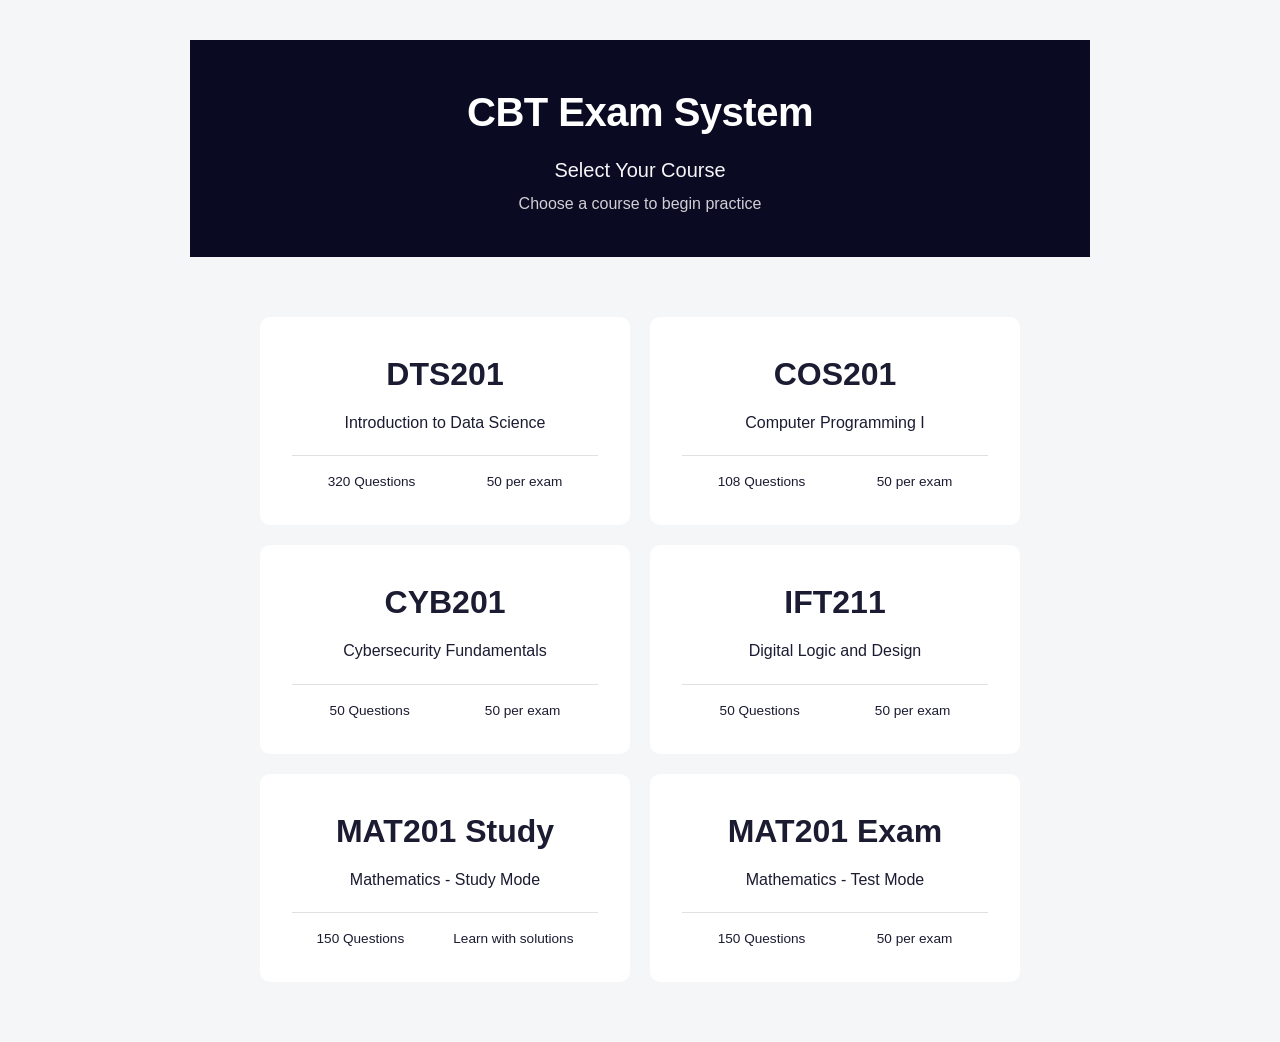
==== index.html @ 27c095db "Connect CYB201 and IFT211 databases - both courses now fully functional with 50 questions each" ====
<!DOCTYPE html>
<html lang="en">
<head>
    <meta charset="UTF-8">
    <meta name="viewport" content="width=device-width, initial-scale=1.0">
    <title>CBT Exam System</title>
    <link rel="stylesheet" href="styles.css">
</head>
<body>
    <!-- Course Selection Screen -->
    <div id="courseSelectionScreen" class="screen active">
        <div class="container">
            <div class="header">
                <h1>CBT Exam System</h1>
                <p class="subtitle">Select Your Course</p>
                <p class="course-info">Choose a course to begin practice</p>
            </div>
            
            <div class="course-grid">
                <div class="course-card" data-course="DTS201">
                    <h2>DTS201</h2>
                    <p>Introduction to Data Science</p>
                    <div class="course-stats">
                        <span>320 Questions</span>
                        <span>50 per exam</span>
                    </div>
                </div>
                
                <div class="course-card" data-course="COS201">
                    <h2>COS201</h2>
                    <p>Computer Programming I</p>
                    <div class="course-stats">
                        <span>108 Questions</span>
                        <span>50 per exam</span>
                    </div>
                </div>
                
                <div class="course-card" data-course="CYB201">
                    <h2>CYB201</h2>
                    <p>Cybersecurity Fundamentals</p>
                    <div class="course-stats">
                        <span>50 Questions</span>
                        <span>50 per exam</span>
                    </div>
                </div>
                
                <div class="course-card" data-course="IFT211">
                    <h2>IFT211</h2>
                    <p>Digital Logic and Design</p>
                    <div class="course-stats">
                        <span>50 Questions</span>
                        <span>50 per exam</span>
                    </div>
                </div>
                
                <div class="course-card" data-course="MAT201_STUDY">
                    <h2>MAT201 Study</h2>
                    <p>Mathematics - Study Mode</p>
                    <div class="course-stats">
                        <span>150 Questions</span>
                        <span>Learn with solutions</span>
                    </div>
                </div>
                
                <div class="course-card" data-course="MAT201_EXAM">
                    <h2>MAT201 Exam</h2>
                    <p>Mathematics - Test Mode</p>
                    <div class="course-stats">
                        <span>150 Questions</span>
                        <span>50 per exam</span>
                    </div>
                </div>
            </div>
        </div>
    </div>

    <!-- Topic Selection Screen (for MAT201 Study Mode) -->
    <div id="topicSelectionScreen" class="screen">
        <div class="container">
            <div class="header">
                <h1>MAT201 Study Mode</h1>
                <p class="subtitle">Select a Topic to Learn</p>
                <p class="course-info">Choose a topic to see explanation and examples</p>
            </div>
            
            <div class="topics-grid" id="topicsGrid">
                <!-- Topics will be dynamically loaded here -->
            </div>
            
            <button id="backToCourseBtn" class="btn btn-secondary" style="margin-top: 20px;">← Back to Courses</button>
        </div>
    </div>

    <!-- Topic Explanation Screen -->
    <div id="topicExplanationScreen" class="screen">
        <div class="container">
            <div class="card" style="max-width: 900px; margin: 0 auto;">
                <div id="topicExplanationContent">
                    <!-- Topic explanation will be loaded here -->
                </div>
                
                <div class="navigation-buttons" style="margin-top: 30px;">
                    <button id="backToTopicsBtn" class="btn btn-secondary">← Back to Topics</button>
                    <button id="startPracticeBtn" class="btn btn-primary">Start Practice Questions →</button>
                </div>
            </div>
        </div>
    </div>

    <!-- Registration Screen -->
    <div id="registrationScreen" class="screen">
        <div class="container">
            <div class="header">
                <h1 id="courseTitle">Course</h1>
                <p class="subtitle" id="courseSubtitle">Course Description</p>
                <p class="course-info">Computer-Based Test</p>
            </div>
            
            <div class="card">
                <h2>Student Registration</h2>
                <form id="registrationForm">
                    <div class="form-group">
                        <label for="studentName">Full Name</label>
                        <input type="text" id="studentName" required placeholder="Enter your full name">
                    </div>
                    
                    <div class="form-group">
                        <label for="matricNumber">Matric Number</label>
                        <input type="text" id="matricNumber" required placeholder="Enter your matric number">
                    </div>
                    
                    <button type="submit" class="btn btn-primary">Start Exam</button>
                </form>
                
                <div class="exam-info">
                    <h3>Exam Information</h3>
                    <ul>
                        <li>50 Questions</li>
                        <li>25 Minutes</li>
                        <li>Multiple Choice</li>
                        <li>Random Selection</li>
                    </ul>
                </div>
            </div>
        </div>
    </div>

    <!-- Exam Screen -->
    <div id="examScreen" class="screen">
        <div class="exam-header">
            <div class="student-info">
                <span id="displayName"></span>
                <span id="displayMatric"></span>
            </div>
            <div class="timer-container">
                <span class="timer-label">Time Left:</span>
                <span id="timer" class="timer">25:00</span>
            </div>
        </div>

        <div class="container">
            <div class="progress-bar">
                <div id="progressFill" class="progress-fill"></div>
            </div>
            
            <div class="question-counter">
                Question <span id="currentQuestion">1</span> of <span id="totalQuestions">50</span>
            </div>

            <div class="card question-card">
                <h3 id="questionText" class="question-text"></h3>
                
                <div id="optionsContainer" class="options-container"></div>
            </div>

            <div class="navigation-buttons">
                <button id="prevBtn" class="btn btn-secondary">← Previous</button>
                <button id="nextBtn" class="btn btn-primary">Next →</button>
                <button id="submitBtn" class="btn btn-success">Submit Exam</button>
            </div>

            <div class="question-grid" id="questionGrid"></div>
        </div>
    </div>

    <!-- Results Screen -->
    <div id="resultsScreen" class="screen">
        <div class="container">
            <div class="card results-card">
                <div class="results-header">
                    <h1>Exam Results</h1>
                    <div class="score-circle">
                        <div class="score-value" id="scorePercentage">0%</div>
                        <div class="score-label">Score</div>
                    </div>
                </div>

                <div class="student-details">
                    <p><strong>Name:</strong> <span id="resultName"></span></p>
                    <p><strong>Matric Number:</strong> <span id="resultMatric"></span></p>
                    <p><strong>Time Taken:</strong> <span id="timeTaken"></span></p>
                </div>

                <div class="results-summary">
                    <div class="result-item">
                        <span class="result-label">Total Questions</span>
                        <span class="result-value" id="totalQuestionsResult">50</span>
                    </div>
                    <div class="result-item correct">
                        <span class="result-label">Correct Answers</span>
                        <span class="result-value" id="correctAnswers">0</span>
                    </div>
                    <div class="result-item wrong">
                        <span class="result-label">Wrong Answers</span>
                        <span class="result-value" id="wrongAnswers">0</span>
                    </div>
                    <div class="result-item">
                        <span class="result-label">Grade</span>
                        <span class="result-value" id="grade">F</span>
                    </div>
                </div>

                <div class="topic-breakdown">
                    <h3>Performance by Topic</h3>
                    <div id="topicBreakdown"></div>
                </div>

                <div class="answer-review">
                    <h3>Answer Review</h3>
                    <div id="answerReview"></div>
                </div>

                <div class="action-buttons">
                    <button id="retakeBtn" class="btn btn-primary">Retake Exam</button>
                </div>
            </div>
        </div>
    </div>

    <script src="DTS201_QUESTIONS_DATABASE.js"></script>
    <script src="COS201_QUESTIONS_DATABASE.js"></script>
    <script src="CYB201_QUESTIONS_DATABASE.js"></script>
    <script src="IFT211_QUESTIONS_DATABASE.js"></script>
    <script src="CYB201_EXPLANATIONS.js"></script>
    <script src="IFT211_EXPLANATIONS.js"></script>
    <script src="MAT201_QUESTIONS_DATABASE.js"></script>
    <script src="MAT201_TOPICS.js"></script>
    <script src="exam-system.js"></script>
</body>
</html>
---- styles.css ----
* {
    margin: 0;
    padding: 0;
    box-sizing: border-box;
}

:root {
    --primary: #0a0a23;
    --secondary: #1b1b32;
    --accent: #3b3b4f;
    --success: #198754;
    --danger: #dc3545;
    --warning: #ffc107;
    --white: #ffffff;
    --light-gray: #f5f6f7;
    --border: #d0d0d5;
    --text: #1b1b32;
    --text-muted: #858591;
}

body {
    font-family: 'Lato', 'Roboto', -apple-system, BlinkMacSystemFont, 'Segoe UI', sans-serif;
    background: var(--light-gray);
    color: var(--text);
    line-height: 1.6;
    min-height: 100vh;
}

.screen {
    display: none;
    min-height: 100vh;
    padding: 40px 20px;
}

.screen.active {
    display: block;
}

.container {
    max-width: 900px;
    margin: 0 auto;
}

.header {
    text-align: center;
    margin-bottom: 40px;
    padding: 40px 20px;
    background: var(--primary);
    border-radius: 0;
}

.header h1 {
    font-size: 2.5rem;
    font-weight: 700;
    color: var(--white);
    margin-bottom: 10px;
    letter-spacing: -0.5px;
}

.subtitle {
    font-size: 1.25rem;
    color: var(--light-gray);
    margin-bottom: 5px;
    font-weight: 400;
}

.course-info {
    font-size: 1rem;
    color: var(--border);
    font-weight: 300;
}

.card {
    background: var(--white);
    border: 1px solid var(--border);
    padding: 40px;
    margin-bottom: 20px;
    box-shadow: 0 1px 3px rgba(0,0,0,0.1);
}

.card h2 {
    color: var(--primary);
    margin-bottom: 30px;
    font-size: 1.75rem;
    font-weight: 700;
    border-bottom: 3px solid var(--primary);
    padding-bottom: 10px;
}

.form-group {
    margin-bottom: 25px;
}

.form-group label {
    display: block;
    margin-bottom: 8px;
    font-weight: 600;
    color: var(--text);
    font-size: 0.95rem;
    text-transform: uppercase;
    letter-spacing: 0.5px;
}

.form-group input {
    width: 100%;
    padding: 12px 16px;
    border: 2px solid var(--border);
    font-size: 1rem;
    transition: border-color 0.2s;
    background: var(--white);
}

.form-group input:focus {
    outline: none;
    border-color: var(--primary);
}

.btn {
    padding: 14px 32px;
    border: none;
    font-size: 1rem;
    font-weight: 600;
    cursor: pointer;
    transition: all 0.2s;
    text-transform: uppercase;
    letter-spacing: 0.5px;
}

.btn-primary {
    background: var(--primary);
    color: var(--white);
}

.btn-primary:hover {
    background: var(--secondary);
}

.btn-secondary {
    background: var(--accent);
    color: var(--white);
}

.btn-secondary:hover {
    background: var(--secondary);
}

.btn-success {
    background: var(--success);
    color: var(--white);
    display: none;
}

.btn-success:hover {
    background: #157347;
}

.exam-info {
    margin-top: 40px;
    padding-top: 30px;
    border-top: 1px solid var(--border);
}

.exam-info h3 {
    color: var(--text);
    margin-bottom: 20px;
    font-size: 1.25rem;
    font-weight: 700;
}

.exam-info ul {
    list-style: none;
}

.exam-info li {
    padding: 12px 0;
    font-size: 1rem;
    color: var(--text-muted);
    border-bottom: 1px solid var(--light-gray);
}

.exam-info li:last-child {
    border-bottom: none;
}

.exam-header {
    background: var(--white);
    padding: 20px 30px;
    margin-bottom: 20px;
    display: flex;
    justify-content: space-between;
    align-items: center;
    border: 1px solid var(--border);
    flex-wrap: wrap;
    gap: 15px;
}

.student-info {
    display: flex;
    flex-direction: column;
    gap: 5px;
}

.student-info span {
    font-size: 0.9rem;
    color: var(--text-muted);
}

.timer-container {
    display: flex;
    align-items: center;
    gap: 15px;
}

.timer-label {
    font-weight: 600;
    color: var(--text);
    text-transform: uppercase;
    font-size: 0.85rem;
    letter-spacing: 0.5px;
}

.timer {
    font-size: 1.5rem;
    font-weight: 700;
    color: var(--success);
    padding: 10px 20px;
    background: var(--light-gray);
    border: 2px solid var(--success);
    font-family: 'Courier New', monospace;
}

.timer.warning {
    color: var(--warning);
    border-color: var(--warning);
}

.timer.danger {
    color: var(--danger);
    border-color: var(--danger);
}

.progress-bar {
    width: 100%;
    height: 4px;
    background: var(--border);
    margin-bottom: 20px;
}

.progress-fill {
    height: 100%;
    background: var(--primary);
    transition: width 0.3s;
    width: 0%;
}

.question-counter {
    text-align: center;
    font-size: 0.95rem;
    font-weight: 600;
    color: var(--text-muted);
    margin-bottom: 20px;
    text-transform: uppercase;
    letter-spacing: 1px;
}

.question-card {
    min-height: 400px;
}

.question-text {
    font-size: 1.25rem;
    color: var(--text);
    margin-bottom: 30px;
    line-height: 1.8;
    font-weight: 500;
}

.options-container {
    display: flex;
    flex-direction: column;
    gap: 15px;
}

.option {
    padding: 18px 24px;
    border: 2px solid var(--border);
    cursor: pointer;
    transition: all 0.2s;
    background: var(--white);
    font-size: 1rem;
}

.option:hover {
    border-color: var(--primary);
    background: var(--light-gray);
}

.option.selected {
    border-color: var(--primary);
    background: var(--primary);
    color: var(--white);
    font-weight: 600;
}

.navigation-buttons {
    display: flex;
    justify-content: space-between;
    gap: 15px;
    margin-top: 30px;
    flex-wrap: wrap;
}

.question-grid {
    display: grid;
    grid-template-columns: repeat(auto-fill, minmax(50px, 1fr));
    gap: 10px;
    margin-top: 30px;
    padding: 30px;
    background: var(--white);
    border: 1px solid var(--border);
}

.question-number {
    width: 50px;
    height: 50px;
    display: flex;
    align-items: center;
    justify-content: center;
    border: 2px solid var(--border);
    cursor: pointer;
    font-weight: 600;
    transition: all 0.2s;
    background: var(--white);
}

.question-number:hover {
    border-color: var(--primary);
    background: var(--light-gray);
}

.question-number.answered {
    background: var(--success);
    color: var(--white);
    border-color: var(--success);
}

.question-number.current {
    background: var(--primary);
    color: var(--white);
    border-color: var(--primary);
}

.results-card {
    max-width: 900px;
    margin: 0 auto;
}

.results-header {
    text-align: center;
    margin-bottom: 40px;
    padding-bottom: 30px;
    border-bottom: 2px solid var(--border);
}

.results-header h1 {
    color: var(--primary);
    margin-bottom: 30px;
    font-size: 2rem;
    font-weight: 700;
}

.score-circle {
    width: 200px;
    height: 200px;
    margin: 0 auto;
    border: 8px solid var(--primary);
    display: flex;
    flex-direction: column;
    align-items: center;
    justify-content: center;
}

.score-value {
    font-size: 3.5rem;
    font-weight: 700;
    color: var(--primary);
    font-family: 'Courier New', monospace;
}

.score-label {
    font-size: 1rem;
    color: var(--text-muted);
    text-transform: uppercase;
    letter-spacing: 1px;
    font-weight: 600;
}

.student-details {
    background: var(--light-gray);
    padding: 25px;
    margin-bottom: 30px;
    border-left: 4px solid var(--primary);
}

.student-details p {
    margin-bottom: 10px;
    font-size: 1rem;
}

.results-summary {
    display: grid;
    grid-template-columns: repeat(auto-fit, minmax(180px, 1fr));
    gap: 20px;
    margin-bottom: 40px;
}

.result-item {
    padding: 25px;
    background: var(--light-gray);
    text-align: center;
    border: 1px solid var(--border);
}

.result-item.correct {
    border-left: 4px solid var(--success);
}

.result-item.wrong {
    border-left: 4px solid var(--danger);
}

.result-label {
    display: block;
    font-size: 0.85rem;
    color: var(--text-muted);
    margin-bottom: 10px;
    text-transform: uppercase;
    letter-spacing: 0.5px;
    font-weight: 600;
}

.result-value {
    display: block;
    font-size: 2.5rem;
    font-weight: 700;
    color: var(--text);
    font-family: 'Courier New', monospace;
}

.topic-breakdown {
    margin-bottom: 40px;
}

.topic-breakdown h3 {
    margin-bottom: 20px;
    color: var(--primary);
    font-size: 1.5rem;
    font-weight: 700;
    border-bottom: 2px solid var(--primary);
    padding-bottom: 10px;
}

.topic-item {
    padding: 18px 20px;
    background: var(--light-gray);
    margin-bottom: 10px;
    display: flex;
    justify-content: space-between;
    align-items: center;
    border-left: 3px solid var(--primary);
}

.topic-name {
    font-weight: 600;
    color: var(--text);
}

.topic-score {
    font-weight: 700;
    color: var(--primary);
    font-family: 'Courier New', monospace;
}

.answer-review {
    margin-bottom: 40px;
}

.answer-review h3 {
    margin-bottom: 20px;
    color: var(--primary);
    font-size: 1.5rem;
    font-weight: 700;
    border-bottom: 2px solid var(--primary);
    padding-bottom: 10px;
}

.review-item {
    padding: 20px;
    background: var(--light-gray);
    margin-bottom: 20px;
    border-left: 4px solid var(--border);
}

.review-item.correct {
    border-left-color: var(--success);
}

.review-item.wrong {
    border-left-color: var(--danger);
}

.review-question {
    font-weight: 600;
    margin-bottom: 15px;
    color: var(--text);
    line-height: 1.6;
}

.review-answer {
    font-size: 0.95rem;
    color: var(--text-muted);
    margin-bottom: 8px;
    padding: 8px 0;
}

.review-answer.correct-answer {
    color: var(--success);
    font-weight: 600;
}

.review-answer.wrong-answer {
    color: var(--danger);
}

.action-buttons {
    display: flex;
    justify-content: center;
    gap: 20px;
    margin-top: 40px;
}

@media (max-width: 768px) {
    .header h1 {
        font-size: 2rem;
    }
    
    .card {
        padding: 25px;
    }
    
    .question-text {
        font-size: 1.1rem;
    }
    
    .exam-header {
        flex-direction: column;
        text-align: center;
    }
    
    .navigation-buttons {
        flex-direction: column;
    }
    
    .btn {
        width: 100%;
    }
    
    .question-grid {
        grid-template-columns: repeat(auto-fill, minmax(45px, 1fr));
        padding: 20px;
    }
    
    .question-number {
        width: 45px;
        height: 45px;
    }
    
    .score-circle {
        width: 160px;
        height: 160px;
    }
    
    .score-value {
        font-size: 3rem;
    }
    
    .results-summary {
        grid-template-columns: repeat(2, 1fr);
    }
}

@media (max-width: 480px) {
    .screen {
        padding: 20px 10px;
    }
    
    .header {
        padding: 30px 15px;
    }
    
    .header h1 {
        font-size: 1.75rem;
    }
    
    .card {
        padding: 20px;
    }
    
    .timer {
        font-size: 1.25rem;
        padding: 8px 16px;
    }
}
.explanation {
    background-color: #f8f9fa;
    border-left: 4px solid var(--primary-color);
    padding: 10px;
    margin: 10px 0;
    font-style: italic;
    color: #495057;
}

.review-item .explanation {
    font-size: 0.9rem;
    line-height: 1.4;
}

.course-grid {
    display: grid;
    grid-template-columns: repeat(auto-fit, minmax(280px, 1fr));
    gap: 20px;
    padding: 20px;
    max-width: 800px;
    margin: 0 auto;
}

.course-card {
    background: white;
    border-radius: 10px;
    padding: 30px;
    text-align: center;
    cursor: pointer;
    transition: all 0.3s ease;
    border: 2px solid transparent;
}

.course-card:hover {
    transform: translateY(-5px);
    box-shadow: 0 10px 30px rgba(0,0,0,0.2);
    border-color: var(--primary-color);
}

.course-card h2 {
    color: var(--primary-color);
    font-size: 2rem;
    margin-bottom: 10px;
}

.course-card p {
    color: var(--text-secondary);
    margin-bottom: 20px;
}

.course-stats {
    display: flex;
    justify-content: space-around;
    padding-top: 15px;
    border-top: 1px solid #e0e0e0;
}

.course-stats span {
    font-size: 0.85rem;
    color: var(--text-secondary);
    font-weight: 500;
}


/* Study Mode Styles */
.correct-answer {
    background: linear-gradient(135deg, #667eea 0%, #764ba2 100%) !important;
    color: white !important;
    font-weight: bold;
    border: 2px solid #4CAF50 !important;
}

.explanation-box {
    margin-top: 30px;
    padding: 20px;
    background: linear-gradient(135deg, #f5f7fa 0%, #c3cfe2 100%);
    border-left: 4px solid #667eea;
    border-radius: 8px;
}

.explanation-box h4 {
    color: #667eea;
    margin-top: 0;
    margin-bottom: 10px;
    font-size: 1.1rem;
}

.explanation-box p {
    color: #2c3e50;
    line-height: 1.6;
    margin: 0;
}

.course-grid {
    display: grid;
    grid-template-columns: repeat(auto-fit, minmax(250px, 1fr));
    gap: 20px;
    margin-top: 30px;
}

/* Topic Selection Styles */
.topics-grid {
    display: grid;
    grid-template-columns: repeat(auto-fit, minmax(280px, 1fr));
    gap: 20px;
    margin-top: 30px;
}

.topic-card {
    background: white;
    border-radius: 12px;
    padding: 25px;
    cursor: pointer;
    transition: all 0.3s ease;
    border: 2px solid #e0e0e0;
    text-align: center;
}

.topic-card:hover {
    transform: translateY(-5px);
    box-shadow: 0 8px 20px rgba(0, 0, 0, 0.15);
    border-color: var(--primary-color);
}

.topic-icon {
    font-size: 3rem;
    margin-bottom: 15px;
    display: block;
}

.topic-card h3 {
    color: var(--primary-color);
    margin-bottom: 10px;
    font-size: 1.1rem;
}

.topic-card p {
    color: var(--text-secondary);
    font-size: 0.9rem;
    margin: 0;
}

/* Topic Explanation Styles */
#topicExplanationContent {
    line-height: 1.8;
}

#topicExplanationContent h3 {
    color: var(--primary-color);
    margin-top: 25px;
    margin-bottom: 15px;
    font-size: 1.4rem;
}

#topicExplanationContent h4 {
    color: var(--secondary-color);
    margin-top: 20px;
    margin-bottom: 10px;
    font-size: 1.1rem;
}

#topicExplanationContent h5 {
    color: #555;
    margin-top: 15px;
    margin-bottom: 8px;
    font-size: 1rem;
}

#topicExplanationContent ul, 
#topicExplanationContent ol {
    margin-left: 25px;
    margin-bottom: 15px;
}

#topicExplanationContent li {
    margin-bottom: 8px;
}

#topicExplanationContent p {
    margin-bottom: 12px;
}

#topicExplanationContent strong {
    color: var(--primary-color);
}

#topicExplanationContent code {
    background: #f5f5f5;
    padding: 2px 6px;
    border-radius: 3px;
    font-family: 'Courier New', monospace;
}

/* Responsive adjustments */
@media (max-width: 768px) {
    .topics-grid {
        grid-template-columns: 1fr;
    }
    
    .topic-card {
        padding: 20px;
    }
}

/* Enhanced Study Mode Styles */
.correct-answer {
    background: linear-gradient(135deg, #667eea 0%, #764ba2 100%) !important;
    color: white !important;
    border: 3px solid #4CAF50 !important;
    font-weight: bold;
    box-shadow: 0 4px 15px rgba(102, 126, 234, 0.4);
    padding-left: 50px !important;
    position: relative;
}

.correct-answer::before {
    content: '✓';
    position: absolute;
    left: 15px;
    font-size: 1.5rem;
    font-weight: bold;
    color: #4CAF50;
}

.correct-answer:hover {
    transform: translateY(-2px);
    box-shadow: 0 6px 20px rgba(102, 126, 234, 0.5);
}

.explanation-box {
    margin-top: 30px;
    padding: 25px;
    background: linear-gradient(135deg, #f5f7fa 0%, #c3cfe2 100%);
    border-radius: 12px;
    border-left: 5px solid #667eea;
    box-shadow: 0 4px 15px rgba(0, 0, 0, 0.1);
}

.explanation-box h4 {
    color: #667eea;
    margin-top: 0;
    margin-bottom: 15px;
    font-size: 1.2rem;
    display: flex;
    align-items: center;
    gap: 10px;
}

.explanation-box strong {
    color: #764ba2;
    display: block;
    margin-top: 15px;
    margin-bottom: 5px;
}

.explanation-box p, .explanation-box div {
    color: #2c3e50;
    line-height: 1.8;
}
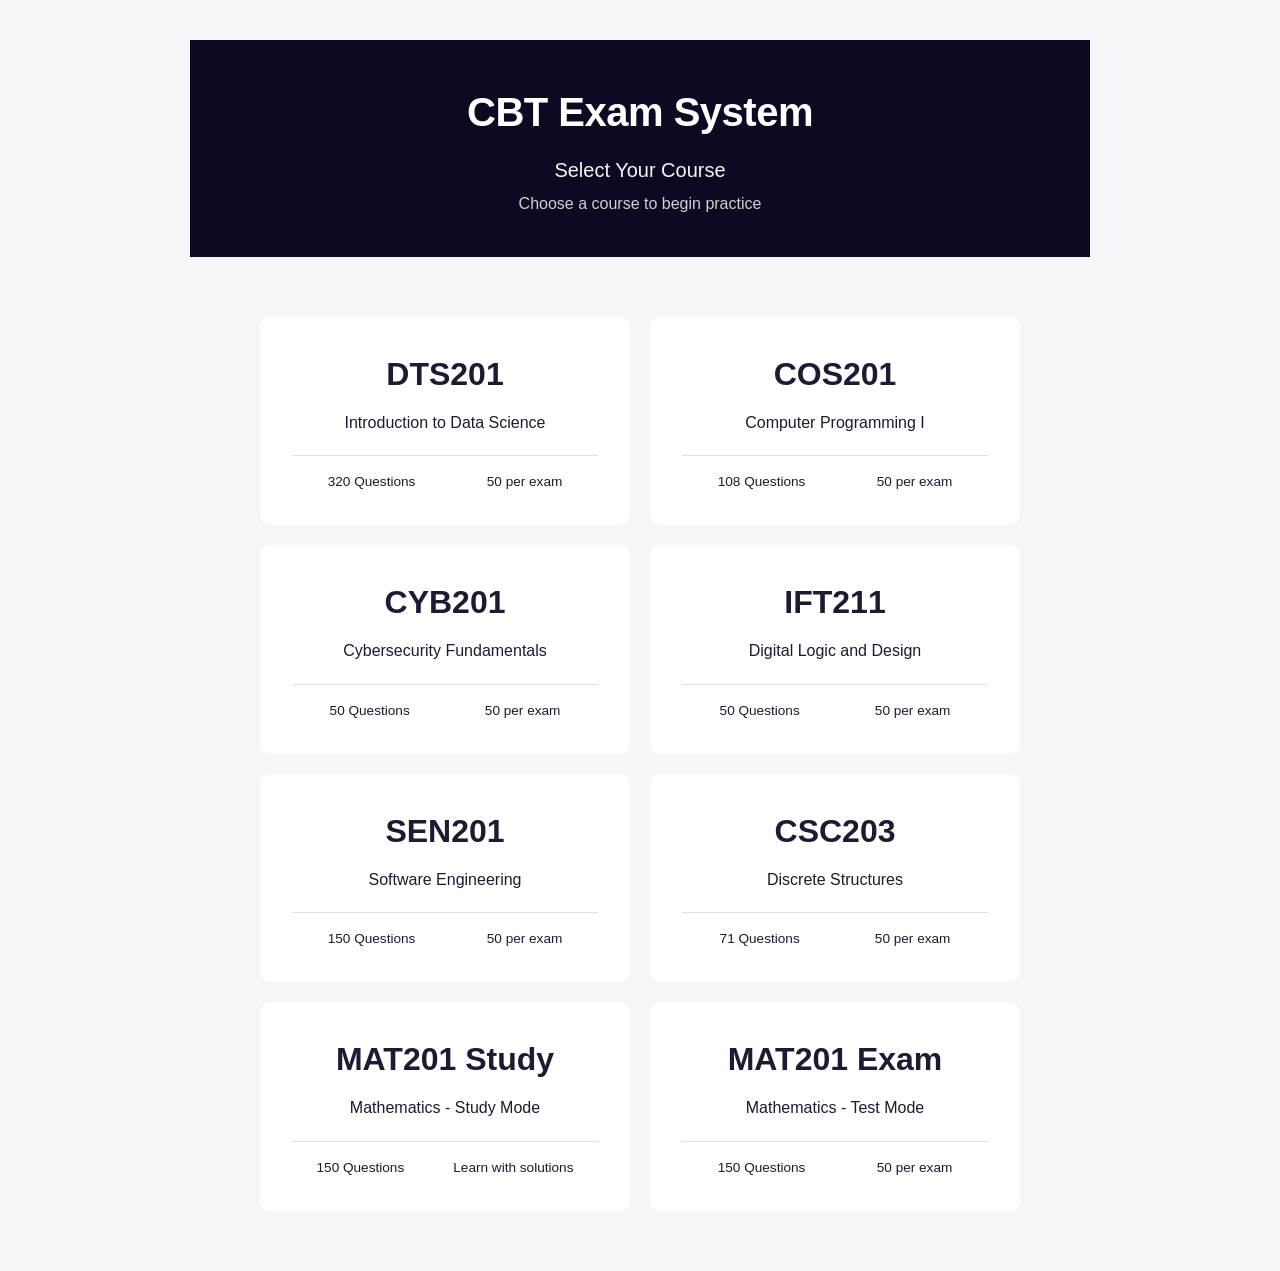
==== commit ebf91153: "Add SEN201 (150Q) and CSC203 (71Q) courses with explanations - Ready for deployment" ====
--- a/index.html
+++ b/index.html
@@ -53,6 +53,24 @@
                     </div>
                 </div>
                 
+                <div class="course-card" data-course="SEN201">
+                    <h2>SEN201</h2>
+                    <p>Software Engineering</p>
+                    <div class="course-stats">
+                        <span>150 Questions</span>
+                        <span>50 per exam</span>
+                    </div>
+                </div>
+                
+                <div class="course-card" data-course="CSC203">
+                    <h2>CSC203</h2>
+                    <p>Discrete Structures</p>
+                    <div class="course-stats">
+                        <span>71 Questions</span>
+                        <span>50 per exam</span>
+                    </div>
+                </div>
+                
                 <div class="course-card" data-course="MAT201_STUDY">
                     <h2>MAT201 Study</h2>
                     <p>Mathematics - Study Mode</p>
@@ -241,8 +259,12 @@
     <script src="COS201_QUESTIONS_DATABASE.js"></script>
     <script src="CYB201_QUESTIONS_DATABASE.js"></script>
     <script src="IFT211_QUESTIONS_DATABASE.js"></script>
+    <script src="SEN201_QUESTIONS_DATABASE.js"></script>
+    <script src="CSC203_QUESTIONS_DATABASE.js"></script>
     <script src="CYB201_EXPLANATIONS.js"></script>
     <script src="IFT211_EXPLANATIONS.js"></script>
+    <script src="SEN201_EXPLANATIONS.js"></script>
+    <script src="CSC203_EXPLANATIONS.js"></script>
     <script src="MAT201_QUESTIONS_DATABASE.js"></script>
     <script src="MAT201_TOPICS.js"></script>
     <script src="exam-system.js"></script>
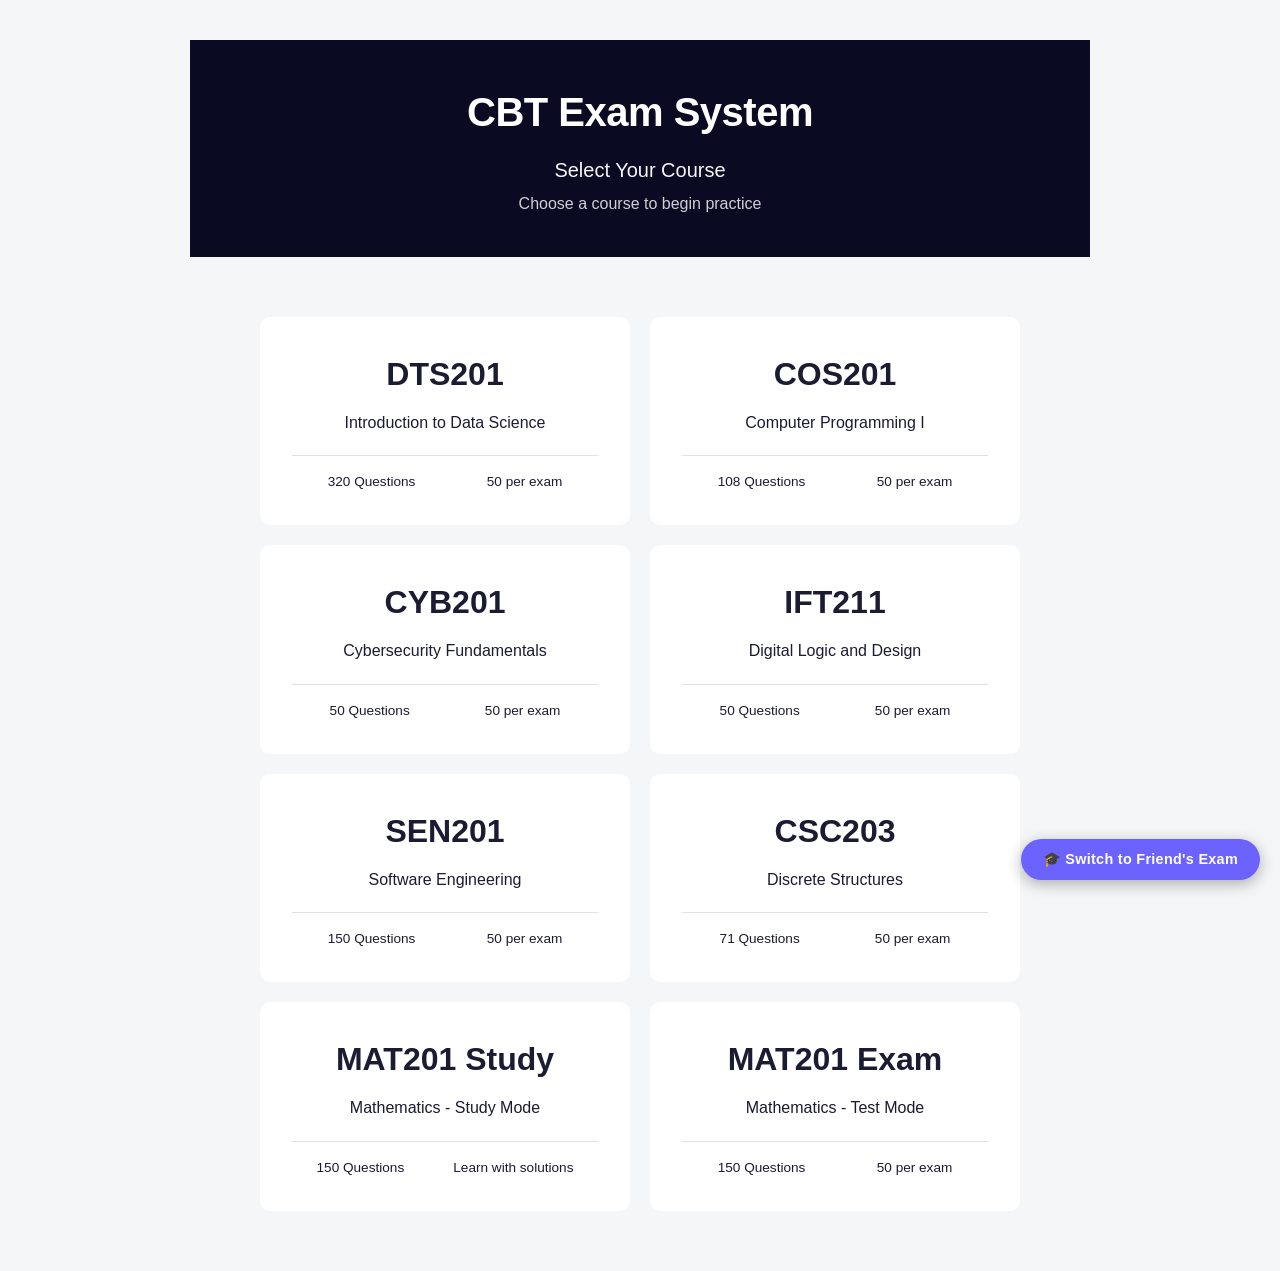
==== commit ed52ed92: "Integrate FriendExam into Dexam as single page with portal switcher" ====
--- a/index.html
+++ b/index.html
@@ -7,254 +7,363 @@
     <link rel="stylesheet" href="styles.css">
 </head>
 <body>
-    <!-- Course Selection Screen -->
-    <div id="courseSelectionScreen" class="screen active">
-        <div class="container">
-            <div class="header">
-                <h1>CBT Exam System</h1>
-                <p class="subtitle">Select Your Course</p>
-                <p class="course-info">Choose a course to begin practice</p>
-            </div>
-            
-            <div class="course-grid">
-                <div class="course-card" data-course="DTS201">
-                    <h2>DTS201</h2>
-                    <p>Introduction to Data Science</p>
-                    <div class="course-stats">
-                        <span>320 Questions</span>
-                        <span>50 per exam</span>
-                    </div>
-                </div>
-                
-                <div class="course-card" data-course="COS201">
-                    <h2>COS201</h2>
-                    <p>Computer Programming I</p>
-                    <div class="course-stats">
-                        <span>108 Questions</span>
-                        <span>50 per exam</span>
-                    </div>
-                </div>
-                
-                <div class="course-card" data-course="CYB201">
-                    <h2>CYB201</h2>
-                    <p>Cybersecurity Fundamentals</p>
-                    <div class="course-stats">
-                        <span>50 Questions</span>
-                        <span>50 per exam</span>
-                    </div>
-                </div>
-                
-                <div class="course-card" data-course="IFT211">
-                    <h2>IFT211</h2>
-                    <p>Digital Logic and Design</p>
-                    <div class="course-stats">
-                        <span>50 Questions</span>
-                        <span>50 per exam</span>
-                    </div>
-                </div>
-                
-                <div class="course-card" data-course="SEN201">
-                    <h2>SEN201</h2>
-                    <p>Software Engineering</p>
-                    <div class="course-stats">
-                        <span>150 Questions</span>
-                        <span>50 per exam</span>
-                    </div>
-                </div>
-                
-                <div class="course-card" data-course="CSC203">
-                    <h2>CSC203</h2>
-                    <p>Discrete Structures</p>
-                    <div class="course-stats">
-                        <span>71 Questions</span>
-                        <span>50 per exam</span>
-                    </div>
-                </div>
-                
-                <div class="course-card" data-course="MAT201_STUDY">
-                    <h2>MAT201 Study</h2>
-                    <p>Mathematics - Study Mode</p>
-                    <div class="course-stats">
-                        <span>150 Questions</span>
-                        <span>Learn with solutions</span>
-                    </div>
-                </div>
-                
-                <div class="course-card" data-course="MAT201_EXAM">
-                    <h2>MAT201 Exam</h2>
-                    <p>Mathematics - Test Mode</p>
-                    <div class="course-stats">
-                        <span>150 Questions</span>
-                        <span>50 per exam</span>
-                    </div>
-                </div>
-            </div>
-        </div>
+
+    <!-- ===================== PORTAL SWITCHER ===================== -->
+    <div id="portalSwitcher" class="portal-switcher">
+        <button id="switchToFriendBtn" class="portal-btn friend-btn" onclick="switchPortal('friend')">🎓 Switch to Friend's Exam</button>
+        <button id="switchToMyBtn" class="portal-btn my-btn" onclick="switchPortal('my')" style="display:none;">🖥️ Switch to My Exam</button>
     </div>
 
-    <!-- Topic Selection Screen (for MAT201 Study Mode) -->
-    <div id="topicSelectionScreen" class="screen">
-        <div class="container">
-            <div class="header">
-                <h1>MAT201 Study Mode</h1>
-                <p class="subtitle">Select a Topic to Learn</p>
-                <p class="course-info">Choose a topic to see explanation and examples</p>
-            </div>
-            
-            <div class="topics-grid" id="topicsGrid">
-                <!-- Topics will be dynamically loaded here -->
-            </div>
-            
-            <button id="backToCourseBtn" class="btn btn-secondary" style="margin-top: 20px;">← Back to Courses</button>
-        </div>
-    </div>
-
-    <!-- Topic Explanation Screen -->
-    <div id="topicExplanationScreen" class="screen">
-        <div class="container">
-            <div class="card" style="max-width: 900px; margin: 0 auto;">
-                <div id="topicExplanationContent">
-                    <!-- Topic explanation will be loaded here -->
-                </div>
-                
-                <div class="navigation-buttons" style="margin-top: 30px;">
-                    <button id="backToTopicsBtn" class="btn btn-secondary">← Back to Topics</button>
-                    <button id="startPracticeBtn" class="btn btn-primary">Start Practice Questions →</button>
-                </div>
-            </div>
-        </div>
-    </div>
-
-    <!-- Registration Screen -->
-    <div id="registrationScreen" class="screen">
-        <div class="container">
-            <div class="header">
-                <h1 id="courseTitle">Course</h1>
-                <p class="subtitle" id="courseSubtitle">Course Description</p>
-                <p class="course-info">Computer-Based Test</p>
-            </div>
-            
-            <div class="card">
-                <h2>Student Registration</h2>
-                <form id="registrationForm">
-                    <div class="form-group">
-                        <label for="studentName">Full Name</label>
-                        <input type="text" id="studentName" required placeholder="Enter your full name">
-                    </div>
-                    
-                    <div class="form-group">
-                        <label for="matricNumber">Matric Number</label>
-                        <input type="text" id="matricNumber" required placeholder="Enter your matric number">
-                    </div>
-                    
-                    <button type="submit" class="btn btn-primary">Start Exam</button>
-                </form>
-                
-                <div class="exam-info">
-                    <h3>Exam Information</h3>
-                    <ul>
-                        <li>50 Questions</li>
-                        <li>25 Minutes</li>
-                        <li>Multiple Choice</li>
-                        <li>Random Selection</li>
-                    </ul>
-                </div>
-            </div>
-        </div>
-    </div>
-
-    <!-- Exam Screen -->
-    <div id="examScreen" class="screen">
-        <div class="exam-header">
-            <div class="student-info">
-                <span id="displayName"></span>
-                <span id="displayMatric"></span>
-            </div>
-            <div class="timer-container">
-                <span class="timer-label">Time Left:</span>
-                <span id="timer" class="timer">25:00</span>
-            </div>
-        </div>
-
-        <div class="container">
-            <div class="progress-bar">
-                <div id="progressFill" class="progress-fill"></div>
-            </div>
-            
-            <div class="question-counter">
-                Question <span id="currentQuestion">1</span> of <span id="totalQuestions">50</span>
-            </div>
-
-            <div class="card question-card">
-                <h3 id="questionText" class="question-text"></h3>
-                
-                <div id="optionsContainer" class="options-container"></div>
-            </div>
-
-            <div class="navigation-buttons">
-                <button id="prevBtn" class="btn btn-secondary">← Previous</button>
-                <button id="nextBtn" class="btn btn-primary">Next →</button>
-                <button id="submitBtn" class="btn btn-success">Submit Exam</button>
-            </div>
-
-            <div class="question-grid" id="questionGrid"></div>
-        </div>
-    </div>
-
-    <!-- Results Screen -->
-    <div id="resultsScreen" class="screen">
-        <div class="container">
-            <div class="card results-card">
-                <div class="results-header">
-                    <h1>Exam Results</h1>
-                    <div class="score-circle">
-                        <div class="score-value" id="scorePercentage">0%</div>
-                        <div class="score-label">Score</div>
-                    </div>
-                </div>
-
-                <div class="student-details">
-                    <p><strong>Name:</strong> <span id="resultName"></span></p>
-                    <p><strong>Matric Number:</strong> <span id="resultMatric"></span></p>
-                    <p><strong>Time Taken:</strong> <span id="timeTaken"></span></p>
-                </div>
-
-                <div class="results-summary">
-                    <div class="result-item">
-                        <span class="result-label">Total Questions</span>
-                        <span class="result-value" id="totalQuestionsResult">50</span>
-                    </div>
-                    <div class="result-item correct">
-                        <span class="result-label">Correct Answers</span>
-                        <span class="result-value" id="correctAnswers">0</span>
-                    </div>
-                    <div class="result-item wrong">
-                        <span class="result-label">Wrong Answers</span>
-                        <span class="result-value" id="wrongAnswers">0</span>
-                    </div>
-                    <div class="result-item">
-                        <span class="result-label">Grade</span>
-                        <span class="result-value" id="grade">F</span>
-                    </div>
-                </div>
-
-                <div class="topic-breakdown">
-                    <h3>Performance by Topic</h3>
-                    <div id="topicBreakdown"></div>
-                </div>
-
-                <div class="answer-review">
-                    <h3>Answer Review</h3>
-                    <div id="answerReview"></div>
-                </div>
-
-                <div class="action-buttons">
-                    <button id="retakeBtn" class="btn btn-primary">Retake Exam</button>
-                </div>
-            </div>
-        </div>
-    </div>
-
+    <!-- ==================== MY EXAM (DEXAM) ==================== -->
+    <div id="myExamPortal" class="portal active-portal">
+
+        <!-- Course Selection -->
+        <div id="courseSelectionScreen" class="screen active">
+            <div class="container">
+                <div class="header">
+                    <h1>CBT Exam System</h1>
+                    <p class="subtitle">Select Your Course</p>
+                    <p class="course-info">Choose a course to begin practice</p>
+                </div>
+                <div class="course-grid">
+                    <div class="course-card" data-course="DTS201">
+                        <h2>DTS201</h2>
+                        <p>Introduction to Data Science</p>
+                        <div class="course-stats"><span>320 Questions</span><span>50 per exam</span></div>
+                    </div>
+                    <div class="course-card" data-course="COS201">
+                        <h2>COS201</h2>
+                        <p>Computer Programming I</p>
+                        <div class="course-stats"><span>108 Questions</span><span>50 per exam</span></div>
+                    </div>
+                    <div class="course-card" data-course="CYB201">
+                        <h2>CYB201</h2>
+                        <p>Cybersecurity Fundamentals</p>
+                        <div class="course-stats"><span>50 Questions</span><span>50 per exam</span></div>
+                    </div>
+                    <div class="course-card" data-course="IFT211">
+                        <h2>IFT211</h2>
+                        <p>Digital Logic and Design</p>
+                        <div class="course-stats"><span>50 Questions</span><span>50 per exam</span></div>
+                    </div>
+                    <div class="course-card" data-course="SEN201">
+                        <h2>SEN201</h2>
+                        <p>Software Engineering</p>
+                        <div class="course-stats"><span>150 Questions</span><span>50 per exam</span></div>
+                    </div>
+                    <div class="course-card" data-course="CSC203">
+                        <h2>CSC203</h2>
+                        <p>Discrete Structures</p>
+                        <div class="course-stats"><span>71 Questions</span><span>50 per exam</span></div>
+                    </div>
+                    <div class="course-card" data-course="MAT201_STUDY">
+                        <h2>MAT201 Study</h2>
+                        <p>Mathematics - Study Mode</p>
+                        <div class="course-stats"><span>150 Questions</span><span>Learn with solutions</span></div>
+                    </div>
+                    <div class="course-card" data-course="MAT201_EXAM">
+                        <h2>MAT201 Exam</h2>
+                        <p>Mathematics - Test Mode</p>
+                        <div class="course-stats"><span>150 Questions</span><span>50 per exam</span></div>
+                    </div>
+                </div>
+            </div>
+        </div>
+
+        <!-- Topic Selection (MAT201 Study Mode) -->
+        <div id="topicSelectionScreen" class="screen">
+            <div class="container">
+                <div class="header">
+                    <h1>MAT201 Study Mode</h1>
+                    <p class="subtitle">Select a Topic to Learn</p>
+                    <p class="course-info">Choose a topic to see explanation and examples</p>
+                </div>
+                <div class="topics-grid" id="topicsGrid"></div>
+                <button id="backToCourseBtn" class="btn btn-secondary" style="margin-top:20px;">← Back to Courses</button>
+            </div>
+        </div>
+
+        <!-- Topic Explanation -->
+        <div id="topicExplanationScreen" class="screen">
+            <div class="container">
+                <div class="card" style="max-width:900px;margin:0 auto;">
+                    <div id="topicExplanationContent"></div>
+                    <div class="navigation-buttons" style="margin-top:30px;">
+                        <button id="backToTopicsBtn" class="btn btn-secondary">← Back to Topics</button>
+                        <button id="startPracticeBtn" class="btn btn-primary">Start Practice Questions →</button>
+                    </div>
+                </div>
+            </div>
+        </div>
+
+        <!-- Registration -->
+        <div id="registrationScreen" class="screen">
+            <div class="container">
+                <div class="header">
+                    <h1 id="courseTitle">Course</h1>
+                    <p class="subtitle" id="courseSubtitle">Course Description</p>
+                    <p class="course-info">Computer-Based Test</p>
+                </div>
+                <div class="card">
+                    <h2>Student Registration</h2>
+                    <form id="registrationForm">
+                        <div class="form-group">
+                            <label for="studentName">Full Name</label>
+                            <input type="text" id="studentName" required placeholder="Enter your full name">
+                        </div>
+                        <div class="form-group">
+                            <label for="matricNumber">Matric Number</label>
+                            <input type="text" id="matricNumber" required placeholder="Enter your matric number">
+                        </div>
+                        <button type="submit" class="btn btn-primary">Start Exam</button>
+                    </form>
+                    <div class="exam-info">
+                        <h3>Exam Information</h3>
+                        <ul>
+                            <li>50 Questions</li>
+                            <li>25 Minutes</li>
+                            <li>Multiple Choice</li>
+                            <li>Random Selection</li>
+                        </ul>
+                    </div>
+                </div>
+            </div>
+        </div>
+
+        <!-- Exam -->
+        <div id="examScreen" class="screen">
+            <div class="exam-header">
+                <div class="student-info">
+                    <span id="displayName"></span>
+                    <span id="displayMatric"></span>
+                </div>
+                <div class="timer-container">
+                    <span class="timer-label">Time Left:</span>
+                    <span id="timer" class="timer">25:00</span>
+                </div>
+            </div>
+            <div class="container">
+                <div class="progress-bar"><div id="progressFill" class="progress-fill"></div></div>
+                <div class="question-counter">Question <span id="currentQuestion">1</span> of <span id="totalQuestions">50</span></div>
+                <div class="card question-card">
+                    <h3 id="questionText" class="question-text"></h3>
+                    <div id="optionsContainer" class="options-container"></div>
+                </div>
+                <div class="navigation-buttons">
+                    <button id="prevBtn" class="btn btn-secondary">← Previous</button>
+                    <button id="nextBtn" class="btn btn-primary">Next →</button>
+                    <button id="submitBtn" class="btn btn-success">Submit Exam</button>
+                </div>
+                <div class="question-grid" id="questionGrid"></div>
+            </div>
+        </div>
+
+        <!-- Results -->
+        <div id="resultsScreen" class="screen">
+            <div class="container">
+                <div class="card results-card">
+                    <div class="results-header">
+                        <h1>Exam Results</h1>
+                        <div class="score-circle">
+                            <div class="score-value" id="scorePercentage">0%</div>
+                            <div class="score-label">Score</div>
+                        </div>
+                    </div>
+                    <div class="student-details">
+                        <p><strong>Name:</strong> <span id="resultName"></span></p>
+                        <p><strong>Matric Number:</strong> <span id="resultMatric"></span></p>
+                        <p><strong>Time Taken:</strong> <span id="timeTaken"></span></p>
+                    </div>
+                    <div class="results-summary">
+                        <div class="result-item"><span class="result-label">Total Questions</span><span class="result-value" id="totalQuestionsResult">50</span></div>
+                        <div class="result-item correct"><span class="result-label">Correct Answers</span><span class="result-value" id="correctAnswers">0</span></div>
+                        <div class="result-item wrong"><span class="result-label">Wrong Answers</span><span class="result-value" id="wrongAnswers">0</span></div>
+                        <div class="result-item"><span class="result-label">Grade</span><span class="result-value" id="grade">F</span></div>
+                    </div>
+                    <div class="topic-breakdown">
+                        <h3>Performance by Topic</h3>
+                        <div id="topicBreakdown"></div>
+                    </div>
+                    <div class="answer-review">
+                        <h3>Answer Review</h3>
+                        <div id="answerReview"></div>
+                    </div>
+                    <div class="action-buttons">
+                        <button id="retakeBtn" class="btn btn-primary">Retake Exam</button>
+                    </div>
+                </div>
+            </div>
+        </div>
+
+    </div><!-- end myExamPortal -->
+
+
+    <!-- ==================== FRIEND'S EXAM PORTAL ==================== -->
+    <div id="friendExamPortal" class="portal">
+
+        <!-- Course Selection -->
+        <div id="f_courseSelectionScreen" class="screen active">
+            <div class="container">
+                <div class="header">
+                    <h1>CBT Exam System</h1>
+                    <p class="subtitle">Select Your Course</p>
+                    <p class="course-info">Choose a course to begin practice</p>
+                </div>
+                <div class="course-grid">
+                    <div class="course-card f-card" data-course="CSS242">
+                        <h2>CSS242</h2>
+                        <p>Measurements &amp; Patterns of Crime and Delinquency</p>
+                        <div class="course-stats"><span>100 Questions</span><span>50 per exam</span></div>
+                    </div>
+                    <div class="course-card f-card" data-course="CSS212">
+                        <h2>CSS212</h2>
+                        <p>The Sociology of Punishment and Corrections</p>
+                        <div class="course-stats"><span>100 Questions</span><span>50 per exam</span></div>
+                    </div>
+                    <div class="course-card f-card" data-course="CSS244">
+                        <h2>CSS244</h2>
+                        <p>Types and Analysis of Security Threats</p>
+                        <div class="course-stats"><span>100 Questions</span><span>50 per exam</span></div>
+                    </div>
+                    <div class="course-card f-card" data-course="CSS246">
+                        <h2>CSS246</h2>
+                        <p>Legal and Social Framework of Private Security Services in Nigeria</p>
+                        <div class="course-stats"><span>100 Questions</span><span>50 per exam</span></div>
+                    </div>
+                    <div class="course-card f-card" data-course="CIT104">
+                        <h2>CIT104</h2>
+                        <p>Introduction to Computers</p>
+                        <div class="course-stats"><span>100 Questions</span><span>50 per exam</span></div>
+                    </div>
+                    <div class="course-card f-card" data-course="GST202">
+                        <h2>GST202</h2>
+                        <p>Fundamentals of Peace Studies and Conflict Resolution</p>
+                        <div class="course-stats"><span>100 Questions</span><span>50 per exam</span></div>
+                    </div>
+                    <div class="course-card f-card" data-course="GST203">
+                        <h2>GST203</h2>
+                        <p>Introduction to Philosophy and Logic</p>
+                        <div class="course-stats"><span>100 Questions</span><span>50 per exam</span></div>
+                    </div>
+                    <div class="course-card f-card" data-course="GST204">
+                        <h2>GST204</h2>
+                        <p>Entrepreneurship and Innovation</p>
+                        <div class="course-stats"><span>100 Questions</span><span>50 per exam</span></div>
+                    </div>
+                    <div class="course-card f-card" data-course="JIL100">
+                        <h2>JIL100</h2>
+                        <p>Introduction to Nigerian Law</p>
+                        <div class="course-stats"><span>100 Questions</span><span>50 per exam</span></div>
+                    </div>
+                </div>
+            </div>
+        </div>
+
+        <!-- Registration -->
+        <div id="f_registrationScreen" class="screen">
+            <div class="container">
+                <div class="header">
+                    <h1 id="f_courseTitle">Course</h1>
+                    <p class="subtitle" id="f_courseSubtitle">Course Description</p>
+                    <p class="course-info">Computer-Based Test</p>
+                </div>
+                <div class="card">
+                    <h2>Student Registration</h2>
+                    <form id="f_registrationForm">
+                        <div class="form-group">
+                            <label for="f_studentName">Full Name</label>
+                            <input type="text" id="f_studentName" required placeholder="Enter your full name">
+                        </div>
+                        <div class="form-group">
+                            <label for="f_matricNumber">Matric Number</label>
+                            <input type="text" id="f_matricNumber" required placeholder="Enter your matric number">
+                        </div>
+                        <button type="submit" class="btn btn-primary">Start Exam</button>
+                        <button type="button" id="f_backToCourseBtn" class="btn btn-secondary" style="margin-left:15px;">← Back</button>
+                    </form>
+                    <div class="exam-info">
+                        <h3>Exam Information</h3>
+                        <ul>
+                            <li>50 Questions</li>
+                            <li>25 Minutes</li>
+                            <li>Multiple Choice</li>
+                            <li>Random Selection</li>
+                        </ul>
+                    </div>
+                </div>
+            </div>
+        </div>
+
+        <!-- Exam -->
+        <div id="f_examScreen" class="screen">
+            <div class="exam-header">
+                <div class="student-info">
+                    <span id="f_displayName"></span>
+                    <span id="f_displayMatric"></span>
+                </div>
+                <div class="timer-container">
+                    <span class="timer-label">Time Left:</span>
+                    <span id="f_timer" class="timer">25:00</span>
+                </div>
+            </div>
+            <div class="container">
+                <div class="progress-bar"><div id="f_progressFill" class="progress-fill"></div></div>
+                <div class="question-counter">Question <span id="f_currentQuestion">1</span> of <span id="f_totalQuestions">50</span></div>
+                <div class="card question-card">
+                    <h3 id="f_questionText" class="question-text"></h3>
+                    <div id="f_optionsContainer" class="options-container"></div>
+                </div>
+                <div class="navigation-buttons">
+                    <button id="f_prevBtn" class="btn btn-secondary">← Previous</button>
+                    <button id="f_nextBtn" class="btn btn-primary">Next →</button>
+                    <button id="f_submitBtn" class="btn btn-success">Submit Exam</button>
+                </div>
+                <div class="question-grid" id="f_questionGrid"></div>
+            </div>
+        </div>
+
+        <!-- Results -->
+        <div id="f_resultsScreen" class="screen">
+            <div class="container">
+                <div class="card results-card">
+                    <div class="results-header">
+                        <h1>Exam Results</h1>
+                        <div class="score-circle">
+                            <div class="score-value" id="f_scorePercentage">0%</div>
+                            <div class="score-label">Score</div>
+                        </div>
+                    </div>
+                    <div class="student-details">
+                        <p><strong>Name:</strong> <span id="f_resultName"></span></p>
+                        <p><strong>Matric Number:</strong> <span id="f_resultMatric"></span></p>
+                        <p><strong>Time Taken:</strong> <span id="f_timeTaken"></span></p>
+                    </div>
+                    <div class="results-summary">
+                        <div class="result-item"><span class="result-label">Total Questions</span><span class="result-value" id="f_totalQuestionsResult">50</span></div>
+                        <div class="result-item correct"><span class="result-label">Correct Answers</span><span class="result-value" id="f_correctAnswers">0</span></div>
+                        <div class="result-item wrong"><span class="result-label">Wrong Answers</span><span class="result-value" id="f_wrongAnswers">0</span></div>
+                        <div class="result-item"><span class="result-label">Grade</span><span class="result-value" id="f_grade">F</span></div>
+                    </div>
+                    <div class="topic-breakdown">
+                        <h3>Performance by Topic</h3>
+                        <div id="f_topicBreakdown"></div>
+                    </div>
+                    <div class="answer-review">
+                        <h3>Answer Review</h3>
+                        <div id="f_answerReview"></div>
+                    </div>
+                    <div class="action-buttons">
+                        <button id="f_retakeBtn" class="btn btn-primary">Retake Exam</button>
+                        <button id="f_newCourseBtn" class="btn btn-secondary">Choose Another Course</button>
+                    </div>
+                </div>
+            </div>
+        </div>
+
+    </div><!-- end friendExamPortal -->
+
+
+    <!-- My Exam Scripts -->
     <script src="DTS201_QUESTIONS_DATABASE.js"></script>
     <script src="COS201_QUESTIONS_DATABASE.js"></script>
     <script src="CYB201_QUESTIONS_DATABASE.js"></script>
@@ -267,6 +376,18 @@
     <script src="CSC203_EXPLANATIONS.js"></script>
     <script src="MAT201_QUESTIONS_DATABASE.js"></script>
     <script src="MAT201_TOPICS.js"></script>
+
+    <!-- Friend's Exam Scripts -->
+    <script src="FriendExam/extracted/CSS242_QUESTIONS_DATABASE.js"></script>
+    <script src="FriendExam/extracted/CSS212_QUESTIONS_DATABASE.js"></script>
+    <script src="FriendExam/extracted/CSS244_QUESTIONS_DATABASE.js"></script>
+    <script src="FriendExam/extracted/CSS246_QUESTIONS_DATABASE.js"></script>
+    <script src="FriendExam/extracted/CIT104_QUESTIONS_DATABASE.js"></script>
+    <script src="FriendExam/extracted/GST202_QUESTIONS_DATABASE.js"></script>
+    <script src="FriendExam/extracted/GST203_QUESTIONS_DATABASE.js"></script>
+    <script src="FriendExam/extracted/GST204_QUESTIONS_DATABASE.js"></script>
+    <script src="FriendExam/extracted/JIL100_QUESTIONS_DATABASE.js"></script>
+
     <script src="exam-system.js"></script>
 </body>
 </html>
--- a/styles.css
+++ b/styles.css
@@ -870,3 +870,41 @@
     color: #2c3e50;
     line-height: 1.8;
 }
+
+/* ===================== PORTAL SWITCHER ===================== */
+.portal { display: none; }
+.portal.active-portal { display: block; }
+
+.portal-switcher {
+    position: fixed;
+    bottom: 20px;
+    right: 20px;
+    z-index: 9999;
+}
+
+.portal-btn {
+    padding: 12px 22px;
+    border: none;
+    border-radius: 25px;
+    font-size: 0.9rem;
+    font-weight: 700;
+    cursor: pointer;
+    box-shadow: 0 4px 15px rgba(0,0,0,0.3);
+    transition: all 0.2s;
+    letter-spacing: 0.3px;
+}
+
+.portal-btn:hover {
+    transform: translateY(-2px);
+    box-shadow: 0 6px 20px rgba(0,0,0,0.4);
+}
+
+.friend-btn {
+    background: #6c63ff;
+    color: #fff;
+}
+
+.my-btn {
+    background: #0a0a23;
+    color: #fff;
+}
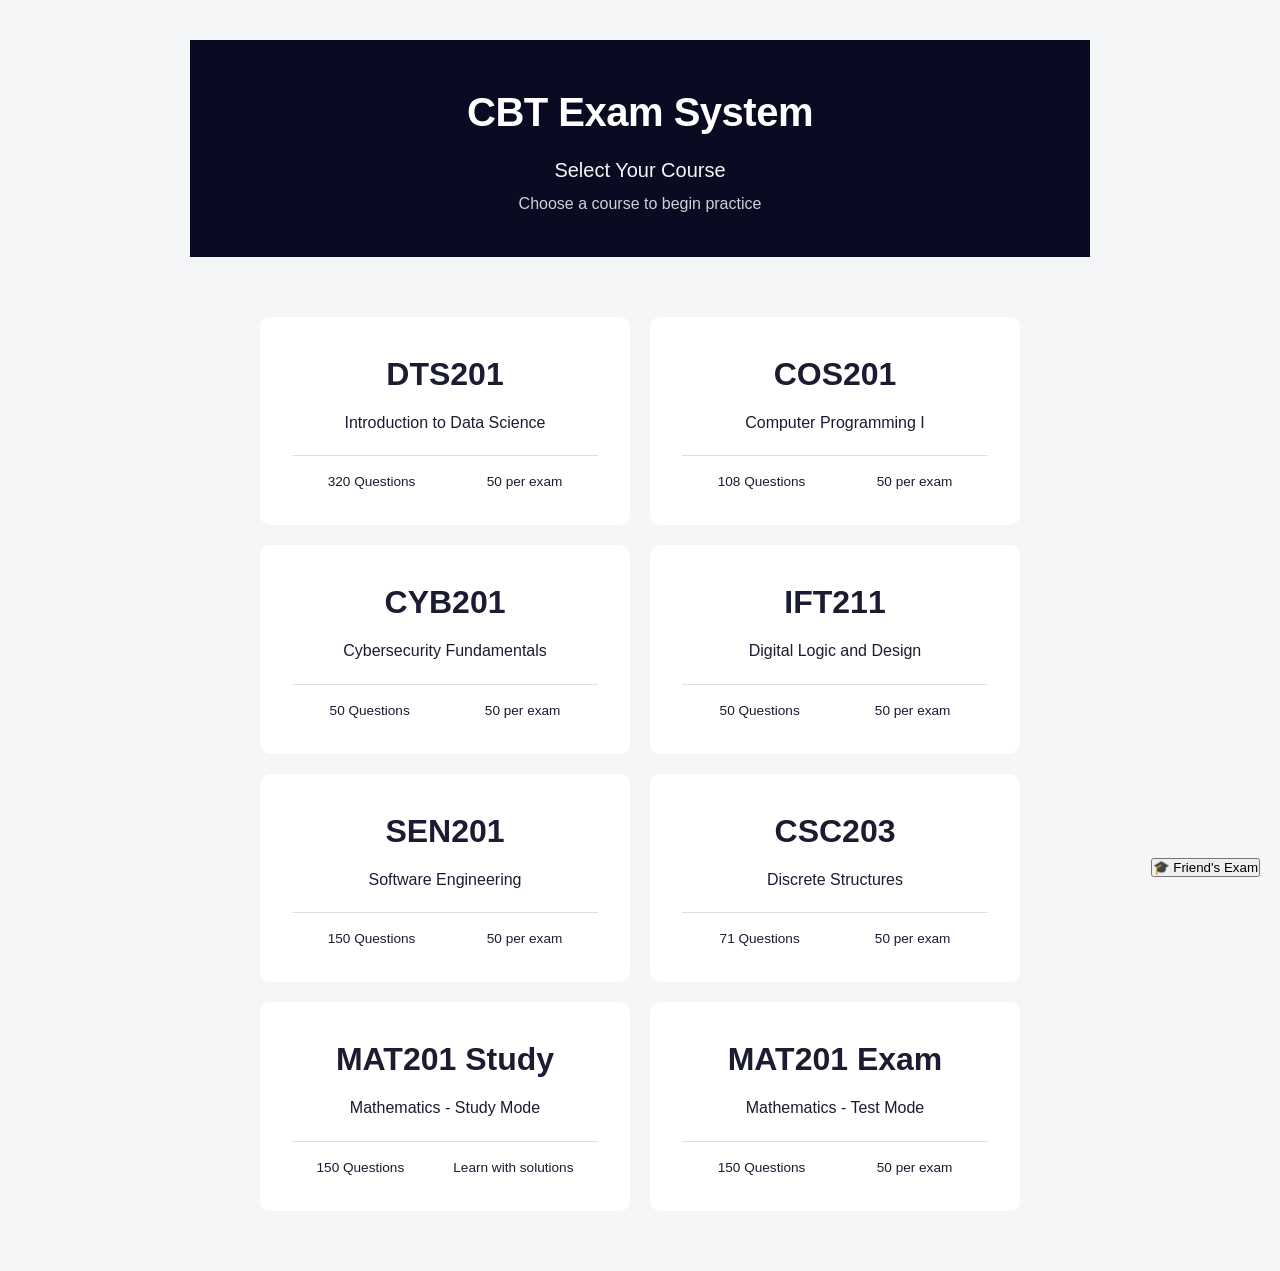
==== commit d37dda42: "Switch portal switcher to single toggle button" ====
--- a/index.html
+++ b/index.html
@@ -8,10 +8,12 @@
 </head>
 <body>
 
-    <!-- ===================== PORTAL SWITCHER ===================== -->
-    <div id="portalSwitcher" class="portal-switcher">
-        <button id="switchToFriendBtn" class="portal-btn friend-btn" onclick="switchPortal('friend')">🎓 Switch to Friend's Exam</button>
-        <button id="switchToMyBtn" class="portal-btn my-btn" onclick="switchPortal('my')" style="display:none;">🖥️ Switch to My Exam</button>
+    <!-- ===================== PORTAL TOGGLE ===================== -->
+    <div class="portal-switcher">
+        <button id="portalToggleBtn" class="portal-toggle-btn" onclick="togglePortal()">
+            <span class="toggle-icon">🎓</span>
+            <span id="toggleLabel">Friend's Exam</span>
+        </button>
     </div>
 
     <!-- ==================== MY EXAM (DEXAM) ==================== -->
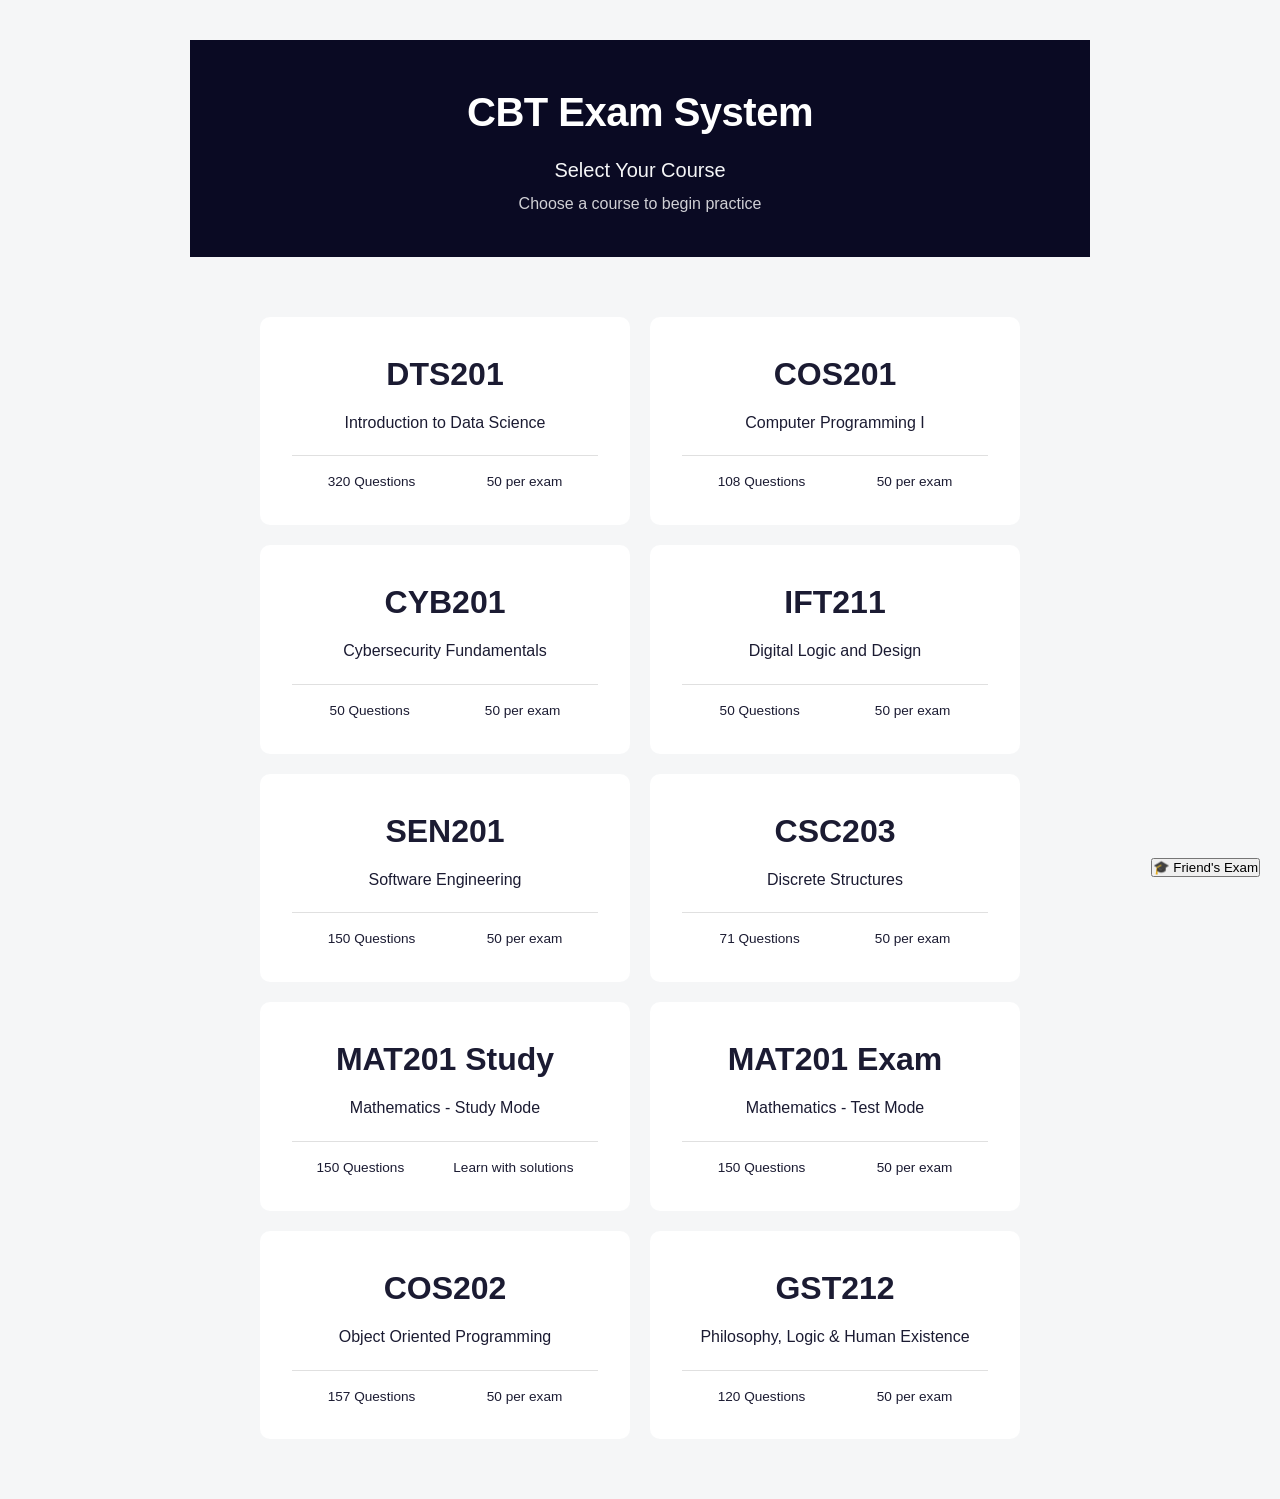
==== commit bf9d1802: "Add GST212 (120 questions + explanations) and COS202 (157 questions + explanations), update course c" ====
--- a/index.html
+++ b/index.html
@@ -67,6 +67,16 @@
                         <h2>MAT201 Exam</h2>
                         <p>Mathematics - Test Mode</p>
                         <div class="course-stats"><span>150 Questions</span><span>50 per exam</span></div>
+                    </div>
+                    <div class="course-card" data-course="COS202">
+                        <h2>COS202</h2>
+                        <p>Object Oriented Programming</p>
+                        <div class="course-stats"><span>157 Questions</span><span>50 per exam</span></div>
+                    </div>
+                    <div class="course-card" data-course="GST212">
+                        <h2>GST212</h2>
+                        <p>Philosophy, Logic & Human Existence</p>
+                        <div class="course-stats"><span>120 Questions</span><span>50 per exam</span></div>
                     </div>
                 </div>
             </div>
@@ -378,6 +388,10 @@
     <script src="CSC203_EXPLANATIONS.js"></script>
     <script src="MAT201_QUESTIONS_DATABASE.js"></script>
     <script src="MAT201_TOPICS.js"></script>
+    <script src="COS202_QUESTIONS_DATABASE.js"></script>
+    <script src="COS202_EXPLANATIONS.js"></script>
+    <script src="GST212_QUESTIONS_DATABASE.js"></script>
+    <script src="GST212_EXPLANATIONS.js"></script>
 
     <!-- Friend's Exam Scripts -->
     <script src="FriendExam/extracted/CSS242_QUESTIONS_DATABASE.js"></script>
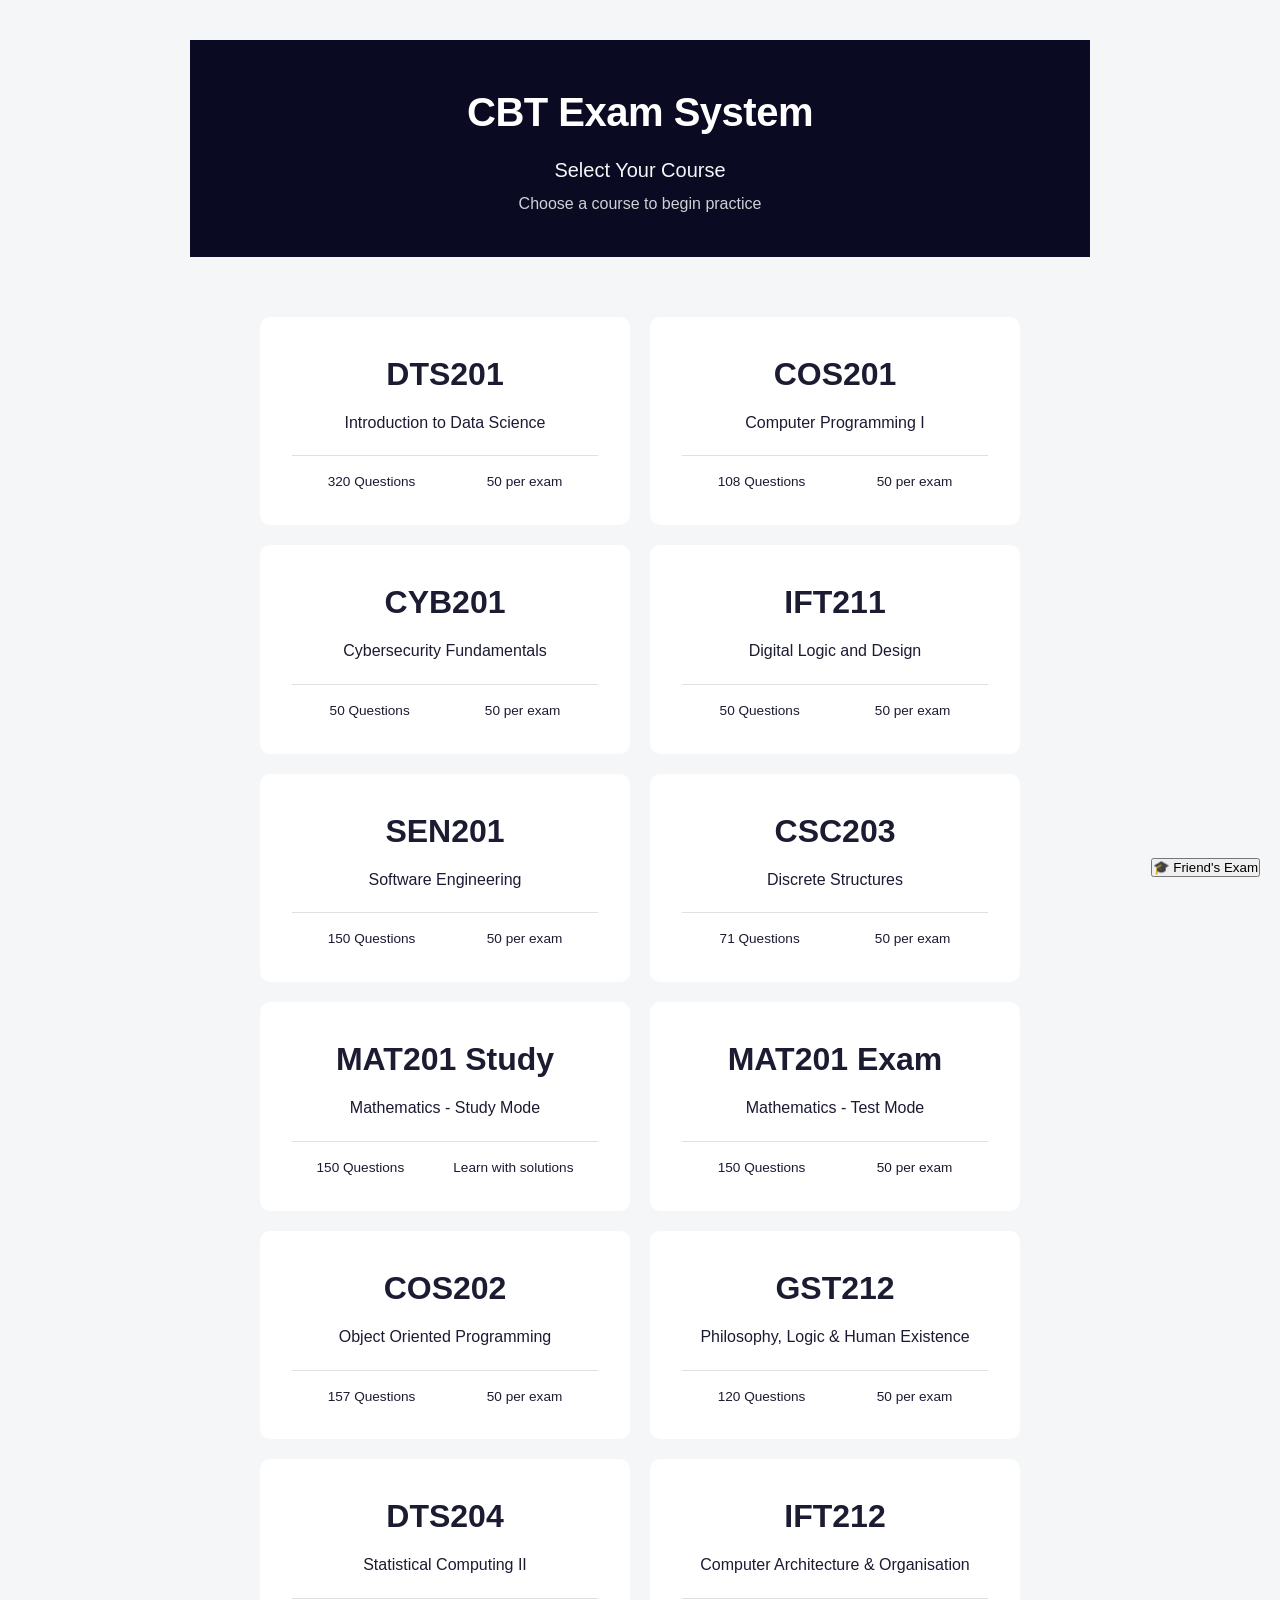
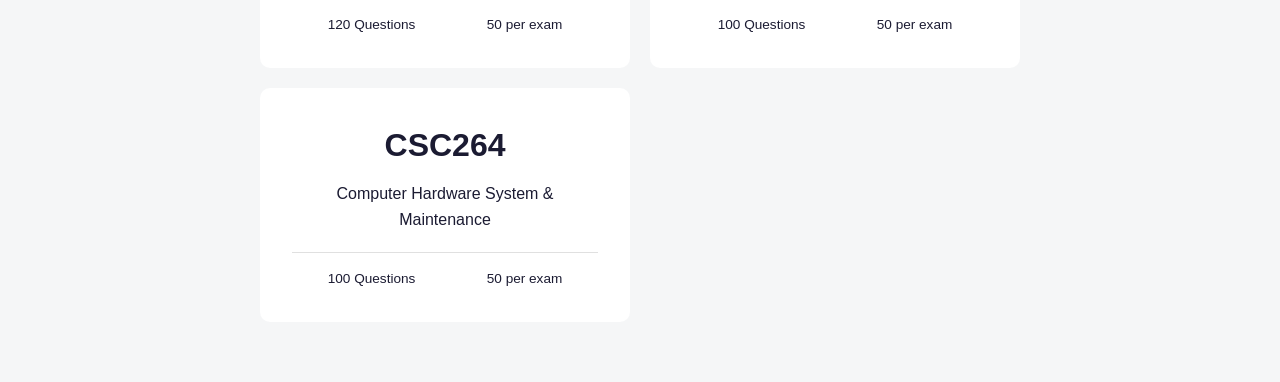
==== commit 1948ae76: "Add CSC264 Computer Hardware System & Maintenance (100Q), update IFT212 to 100Q, link all to system" ====
--- a/index.html
+++ b/index.html
@@ -77,6 +77,21 @@
                         <h2>GST212</h2>
                         <p>Philosophy, Logic & Human Existence</p>
                         <div class="course-stats"><span>120 Questions</span><span>50 per exam</span></div>
+                    </div>
+                    <div class="course-card" data-course="DTS204">
+                        <h2>DTS204</h2>
+                        <p>Statistical Computing II</p>
+                        <div class="course-stats"><span>120 Questions</span><span>50 per exam</span></div>
+                    </div>
+                    <div class="course-card" data-course="IFT212">
+                        <h2>IFT212</h2>
+                        <p>Computer Architecture & Organisation</p>
+                        <div class="course-stats"><span>100 Questions</span><span>50 per exam</span></div>
+                    </div>
+                    <div class="course-card" data-course="CSC264">
+                        <h2>CSC264</h2>
+                        <p>Computer Hardware System & Maintenance</p>
+                        <div class="course-stats"><span>100 Questions</span><span>50 per exam</span></div>
                     </div>
                 </div>
             </div>
@@ -392,6 +407,12 @@
     <script src="COS202_EXPLANATIONS.js"></script>
     <script src="GST212_QUESTIONS_DATABASE.js"></script>
     <script src="GST212_EXPLANATIONS.js"></script>
+    <script src="DTS204_QUESTIONS_DATABASE.js"></script>
+    <script src="DTS204_EXPLANATIONS.js"></script>
+    <script src="IFT212_QUESTIONS_DATABASE.js"></script>
+    <script src="IFT212_EXPLANATIONS.js"></script>
+    <script src="CSC264_QUESTIONS_DATABASE.js"></script>
+    <script src="CSC264_EXPLANATIONS.js"></script>
 
     <!-- Friend's Exam Scripts -->
     <script src="FriendExam/extracted/CSS242_QUESTIONS_DATABASE.js"></script>
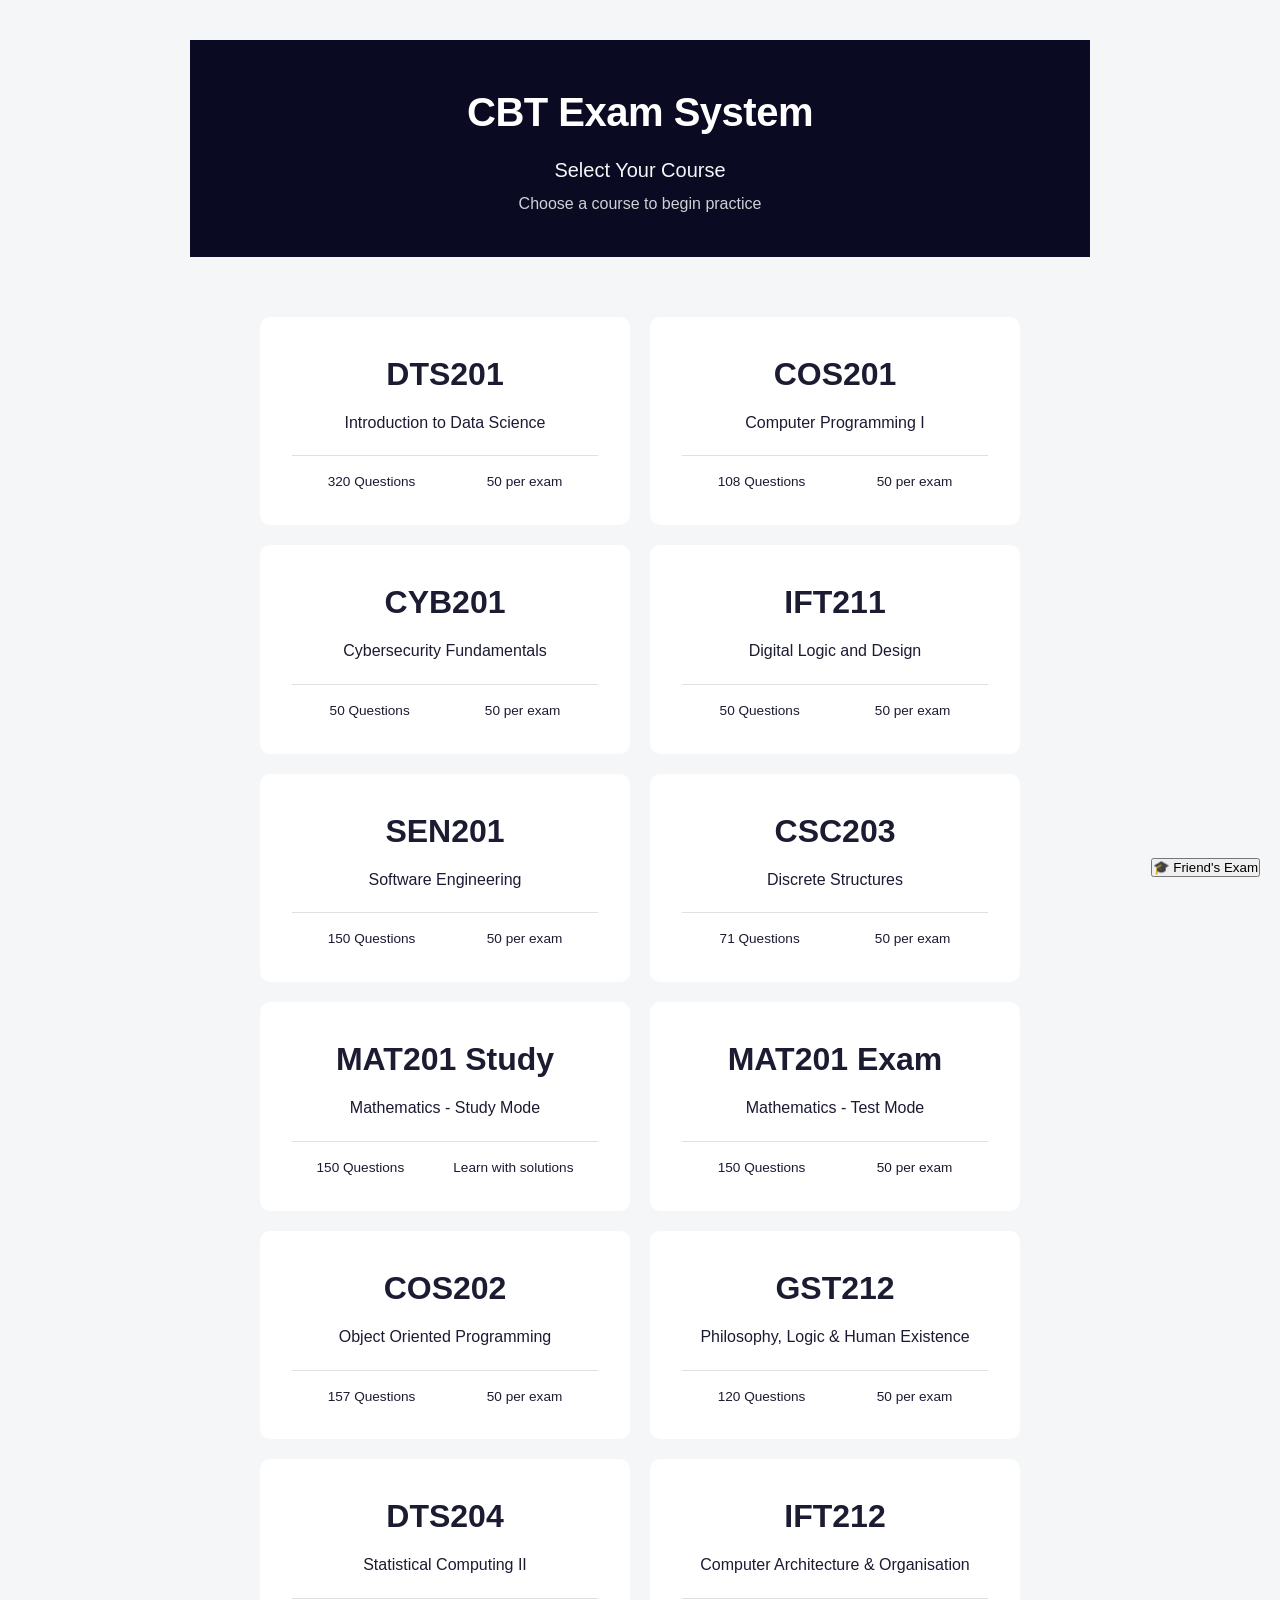
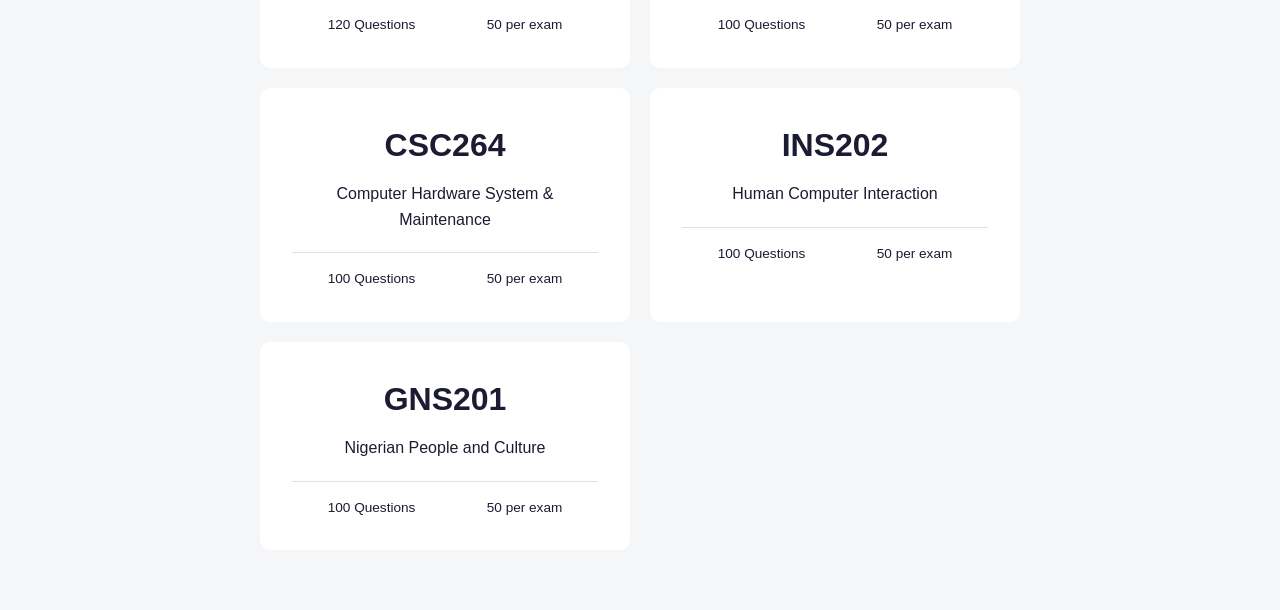
==== commit 0d51a103: "Link INS202 and GNS201 to the exam system" ====
--- a/index.html
+++ b/index.html
@@ -91,6 +91,16 @@
                     <div class="course-card" data-course="CSC264">
                         <h2>CSC264</h2>
                         <p>Computer Hardware System & Maintenance</p>
+                        <div class="course-stats"><span>100 Questions</span><span>50 per exam</span></div>
+                    </div>
+                    <div class="course-card" data-course="INS202">
+                        <h2>INS202</h2>
+                        <p>Human Computer Interaction</p>
+                        <div class="course-stats"><span>100 Questions</span><span>50 per exam</span></div>
+                    </div>
+                    <div class="course-card" data-course="GNS201">
+                        <h2>GNS201</h2>
+                        <p>Nigerian People and Culture</p>
                         <div class="course-stats"><span>100 Questions</span><span>50 per exam</span></div>
                     </div>
                 </div>
@@ -413,6 +423,10 @@
     <script src="IFT212_EXPLANATIONS.js"></script>
     <script src="CSC264_QUESTIONS_DATABASE.js"></script>
     <script src="CSC264_EXPLANATIONS.js"></script>
+    <script src="ISN202_QUESTIONS_DATABASE.js"></script>
+    <script src="ISN202_EXPLANATIONS.js"></script>
+    <script src="GNS201_QUESTIONS_DATABASE.js"></script>
+    <script src="GNS201_EXPLANATIONS.js"></script>
 
     <!-- Friend's Exam Scripts -->
     <script src="FriendExam/extracted/CSS242_QUESTIONS_DATABASE.js"></script>
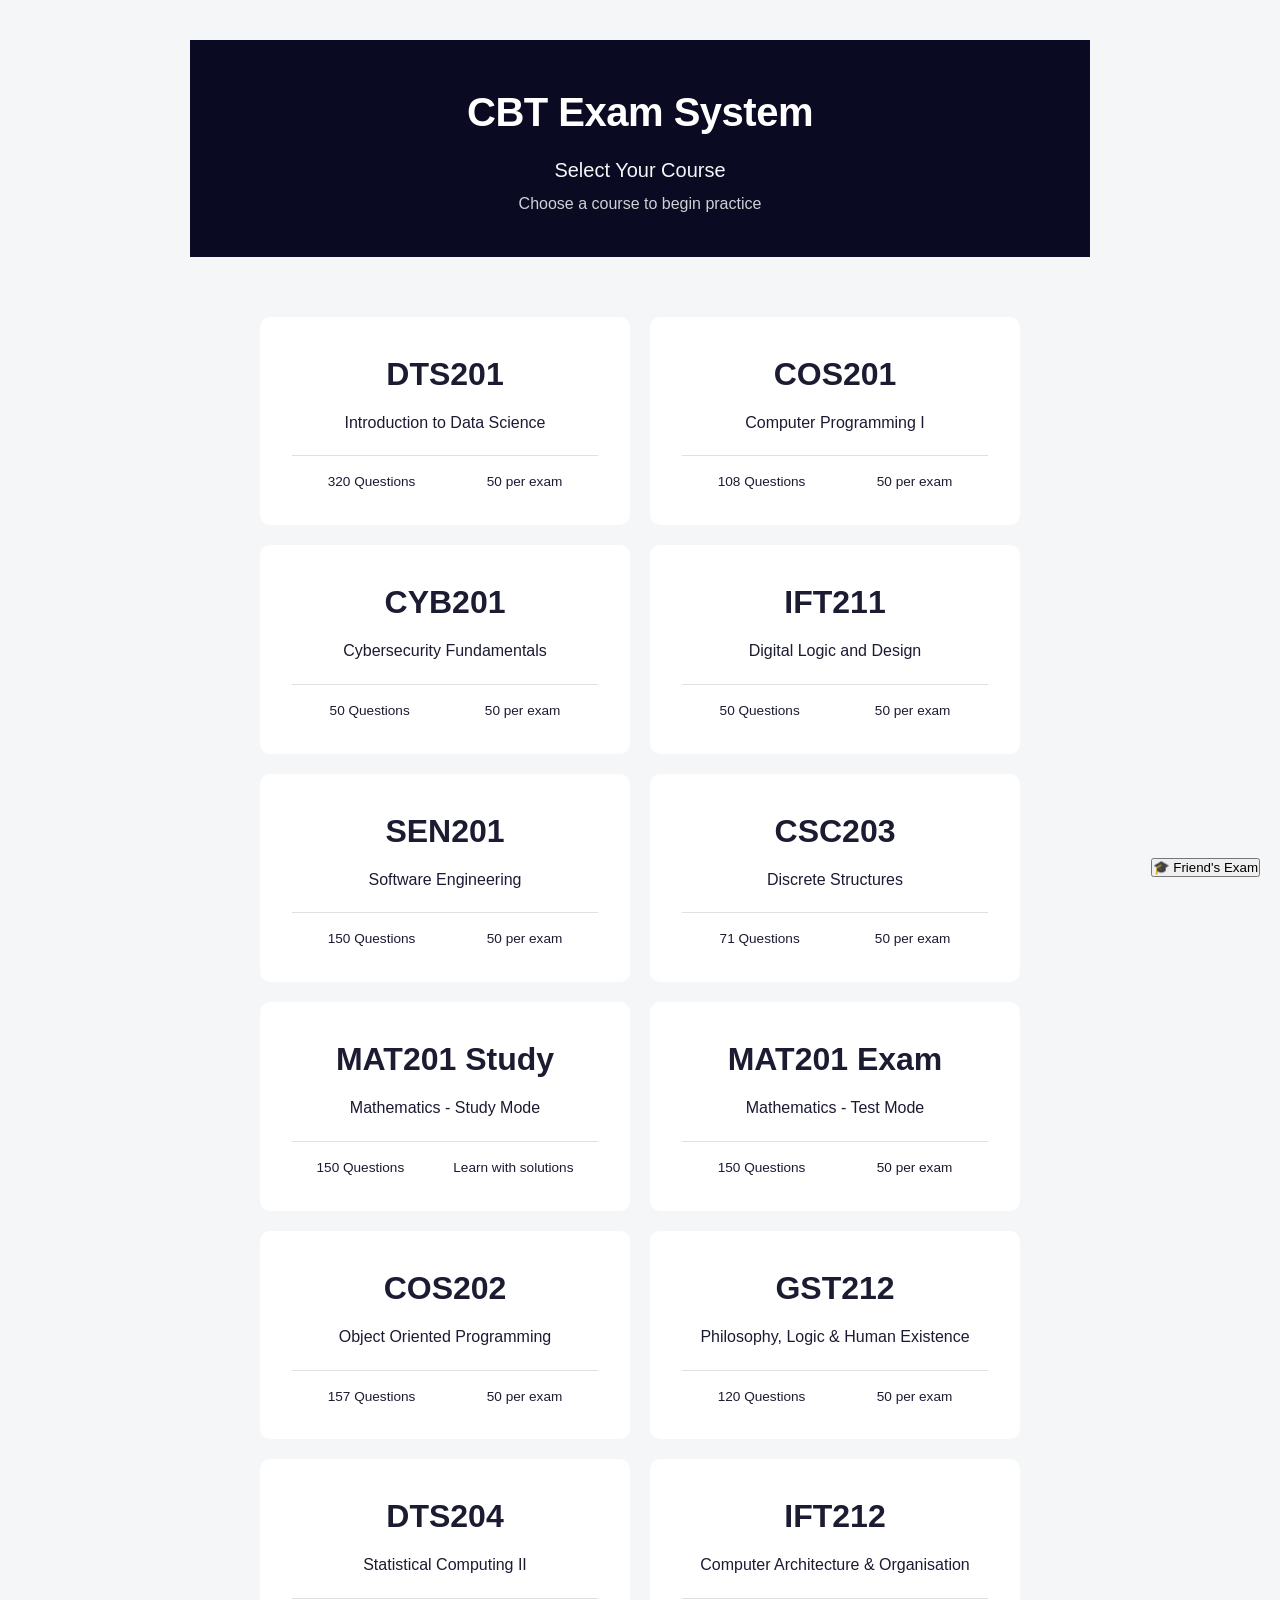
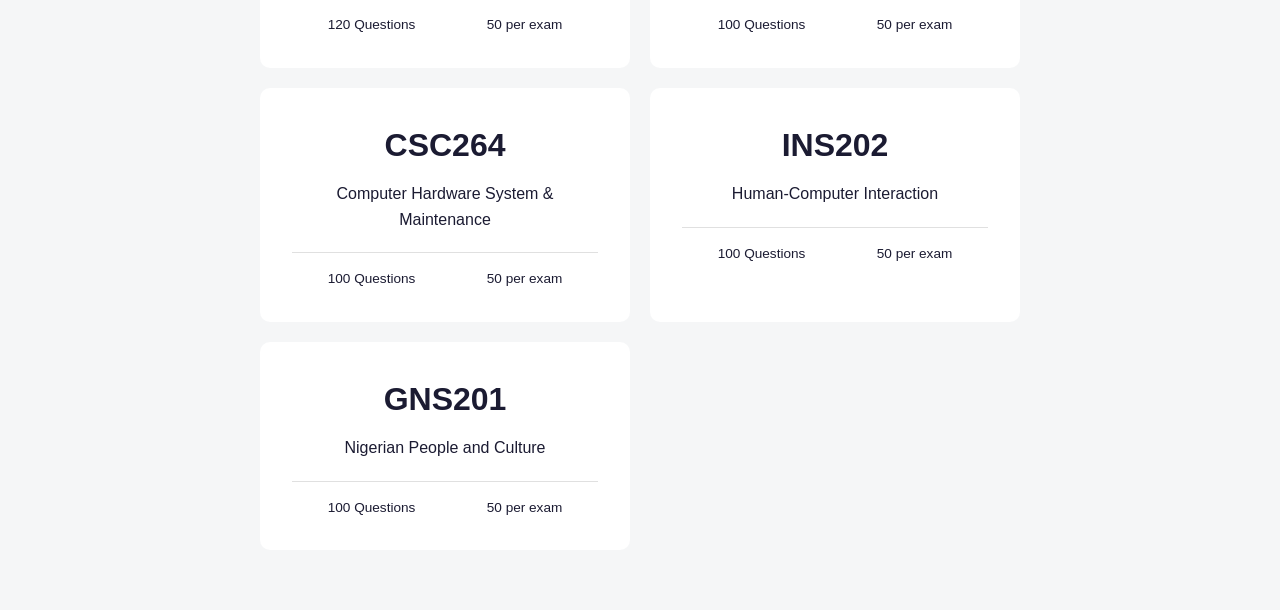
==== commit 9e3e7aeb: "fix: always show correct answer & explanation after submit; remove duplicate INS202 card" ====
--- a/index.html
+++ b/index.html
@@ -93,9 +93,9 @@
                         <p>Computer Hardware System & Maintenance</p>
                         <div class="course-stats"><span>100 Questions</span><span>50 per exam</span></div>
                     </div>
-                    <div class="course-card" data-course="INS202">
+                    <div class="course-card" data-course="ISN202">
                         <h2>INS202</h2>
-                        <p>Human Computer Interaction</p>
+                        <p>Human-Computer Interaction</p>
                         <div class="course-stats"><span>100 Questions</span><span>50 per exam</span></div>
                     </div>
                     <div class="course-card" data-course="GNS201">
